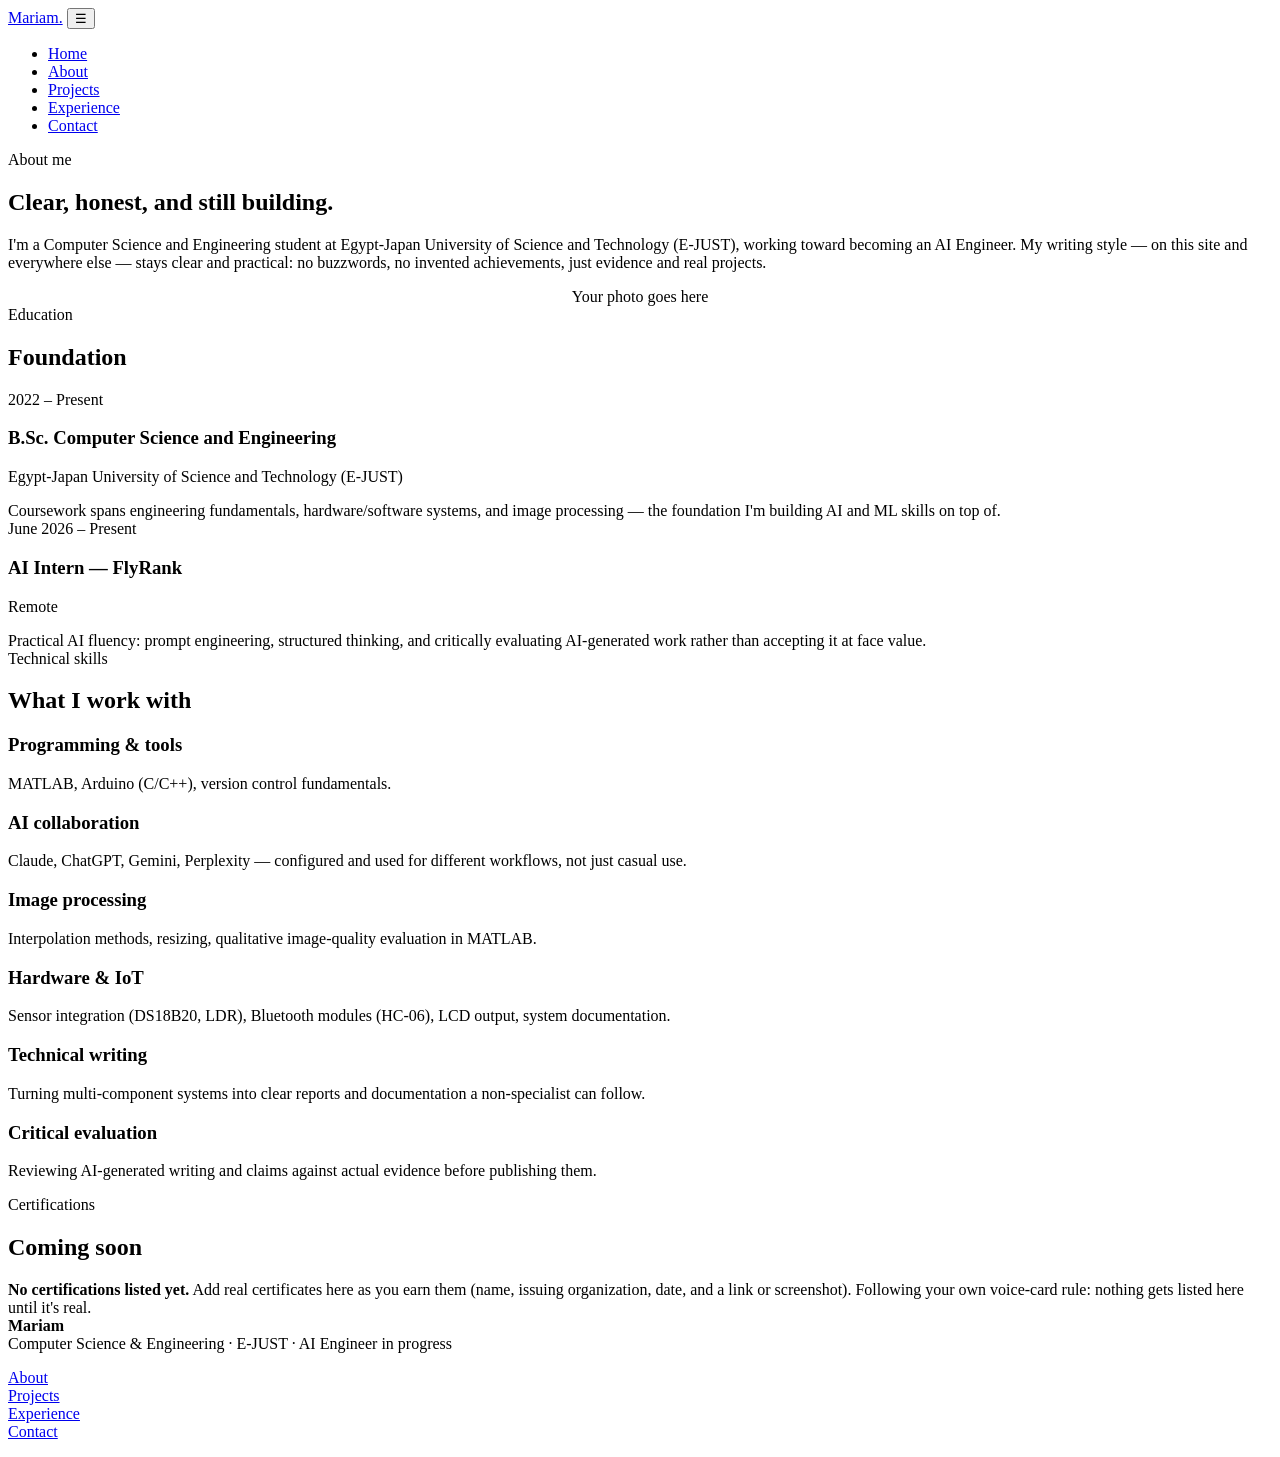
==== about.html @ a885e745 "Add portfolio website" ====
<!DOCTYPE html>
<html lang="en">
<head>
  <meta charset="UTF-8" />
  <meta name="viewport" content="width=device-width, initial-scale=1.0" />
  <title>About — Mariam</title>
  <meta name="description" content="Education, technical skills, and certifications for Mariam, a Computer Science and Engineering student at E-JUST." />
  <link rel="preconnect" href="https://fonts.googleapis.com">
  <link href="https://fonts.googleapis.com/css2?family=Space+Grotesk:wght@500;600;700&family=Inter:wght@400;500;600&display=swap" rel="stylesheet">
  <link rel="stylesheet" href="css/style.css" />
</head>
<body>

  <header class="site-header">
    <nav class="nav">
      <a href="index.html" class="nav-brand">Mariam.</a>
      <button class="nav-toggle" aria-label="Toggle menu" aria-expanded="false">☰</button>
      <ul class="nav-links">
        <li><a href="index.html">Home</a></li>
        <li><a href="about.html" aria-current="page">About</a></li>
        <li><a href="projects.html">Projects</a></li>
        <li><a href="experience.html">Experience</a></li>
        <li><a href="contact.html">Contact</a></li>
      </ul>
    </nav>
  </header>

  <main>

    <section class="section" style="padding-bottom: 0;">
      <div class="container">
        <div class="grid grid-2" style="align-items:center;">
          <div>
            <span class="eyebrow">About me</span>
            <h1>Clear, honest, and still building.</h1>
            <p>
              I'm a Computer Science and Engineering student at Egypt-Japan University
              of Science and Technology (E-JUST), working toward becoming an AI Engineer.
              My writing style — on this site and everywhere else — stays clear and
              practical: no buzzwords, no invented achievements, just evidence and real projects.
            </p>
          </div>
          <div style="display:flex; justify-content:center;">
            <!-- PLACEHOLDER: replace with a real photo, e.g. <img src="assets/photo.jpg" alt="Mariam"> -->
            <div class="avatar-placeholder">Your photo goes here</div>
          </div>
        </div>
      </div>
    </section>

    <!-- ============ EDUCATION ============ -->
    <section class="section">
      <div class="container">
        <div class="section-head">
          <span class="eyebrow">Education</span>
          <h2>Foundation</h2>
        </div>

        <div class="trail">
          <div class="trail-item">
            <span class="trail-date">2022 – Present</span>
            <h3>B.Sc. Computer Science and Engineering</h3>
            <p>Egypt-Japan University of Science and Technology (E-JUST)</p>
            <p style="margin:0;">Coursework spans engineering fundamentals, hardware/software systems, and image processing — the foundation I'm building AI and ML skills on top of.</p>
          </div>

          <div class="trail-item">
            <span class="trail-date">June 2026 – Present</span>
            <h3>AI Intern — FlyRank</h3>
            <p>Remote</p>
            <p style="margin:0;">Practical AI fluency: prompt engineering, structured thinking, and critically evaluating AI-generated work rather than accepting it at face value.</p>
          </div>
        </div>
      </div>
    </section>

    <!-- ============ TECHNICAL SKILLS ============ -->
    <section class="section section-alt">
      <div class="container">
        <div class="section-head">
          <span class="eyebrow">Technical skills</span>
          <h2>What I work with</h2>
        </div>
        <div class="skills-grid">
          <div class="skill-card">
            <h3>Programming &amp; tools</h3>
            <p>MATLAB, Arduino (C/C++), version control fundamentals.</p>
          </div>
          <div class="skill-card">
            <h3>AI collaboration</h3>
            <p>Claude, ChatGPT, Gemini, Perplexity — configured and used for different workflows, not just casual use.</p>
          </div>
          <div class="skill-card">
            <h3>Image processing</h3>
            <p>Interpolation methods, resizing, qualitative image-quality evaluation in MATLAB.</p>
          </div>
          <div class="skill-card">
            <h3>Hardware &amp; IoT</h3>
            <p>Sensor integration (DS18B20, LDR), Bluetooth modules (HC-06), LCD output, system documentation.</p>
          </div>
          <div class="skill-card">
            <h3>Technical writing</h3>
            <p>Turning multi-component systems into clear reports and documentation a non-specialist can follow.</p>
          </div>
          <div class="skill-card">
            <h3>Critical evaluation</h3>
            <p>Reviewing AI-generated writing and claims against actual evidence before publishing them.</p>
          </div>
        </div>
      </div>
    </section>

    <!-- ============ CERTIFICATIONS ============ -->
    <section class="section">
      <div class="container">
        <div class="section-head">
          <span class="eyebrow">Certifications</span>
          <h2>Coming soon</h2>
        </div>
        <div class="placeholder">
          <strong>No certifications listed yet.</strong>
          Add real certificates here as you earn them (name, issuing organization, date, and a link or screenshot).
          Following your own voice-card rule: nothing gets listed here until it's real.
        </div>
      </div>
    </section>

  </main>

  <footer class="site-footer">
    <div class="container footer-inner">
      <div>
        <strong style="color:var(--offwhite); font-family:var(--font-heading);">Mariam</strong>
        <div class="footer-note">Computer Science &amp; Engineering · E-JUST · AI Engineer in progress</div>
      </div>
      <ul class="nav-links" style="position:static; flex-direction:row; padding:0; background:none;">
        <li><a href="about.html">About</a></li>
        <li><a href="projects.html">Projects</a></li>
        <li><a href="experience.html">Experience</a></li>
        <li><a href="contact.html">Contact</a></li>
      </ul>
    </div>
  </footer>

  <script src="js/script.js"></script>
</body>
</html>
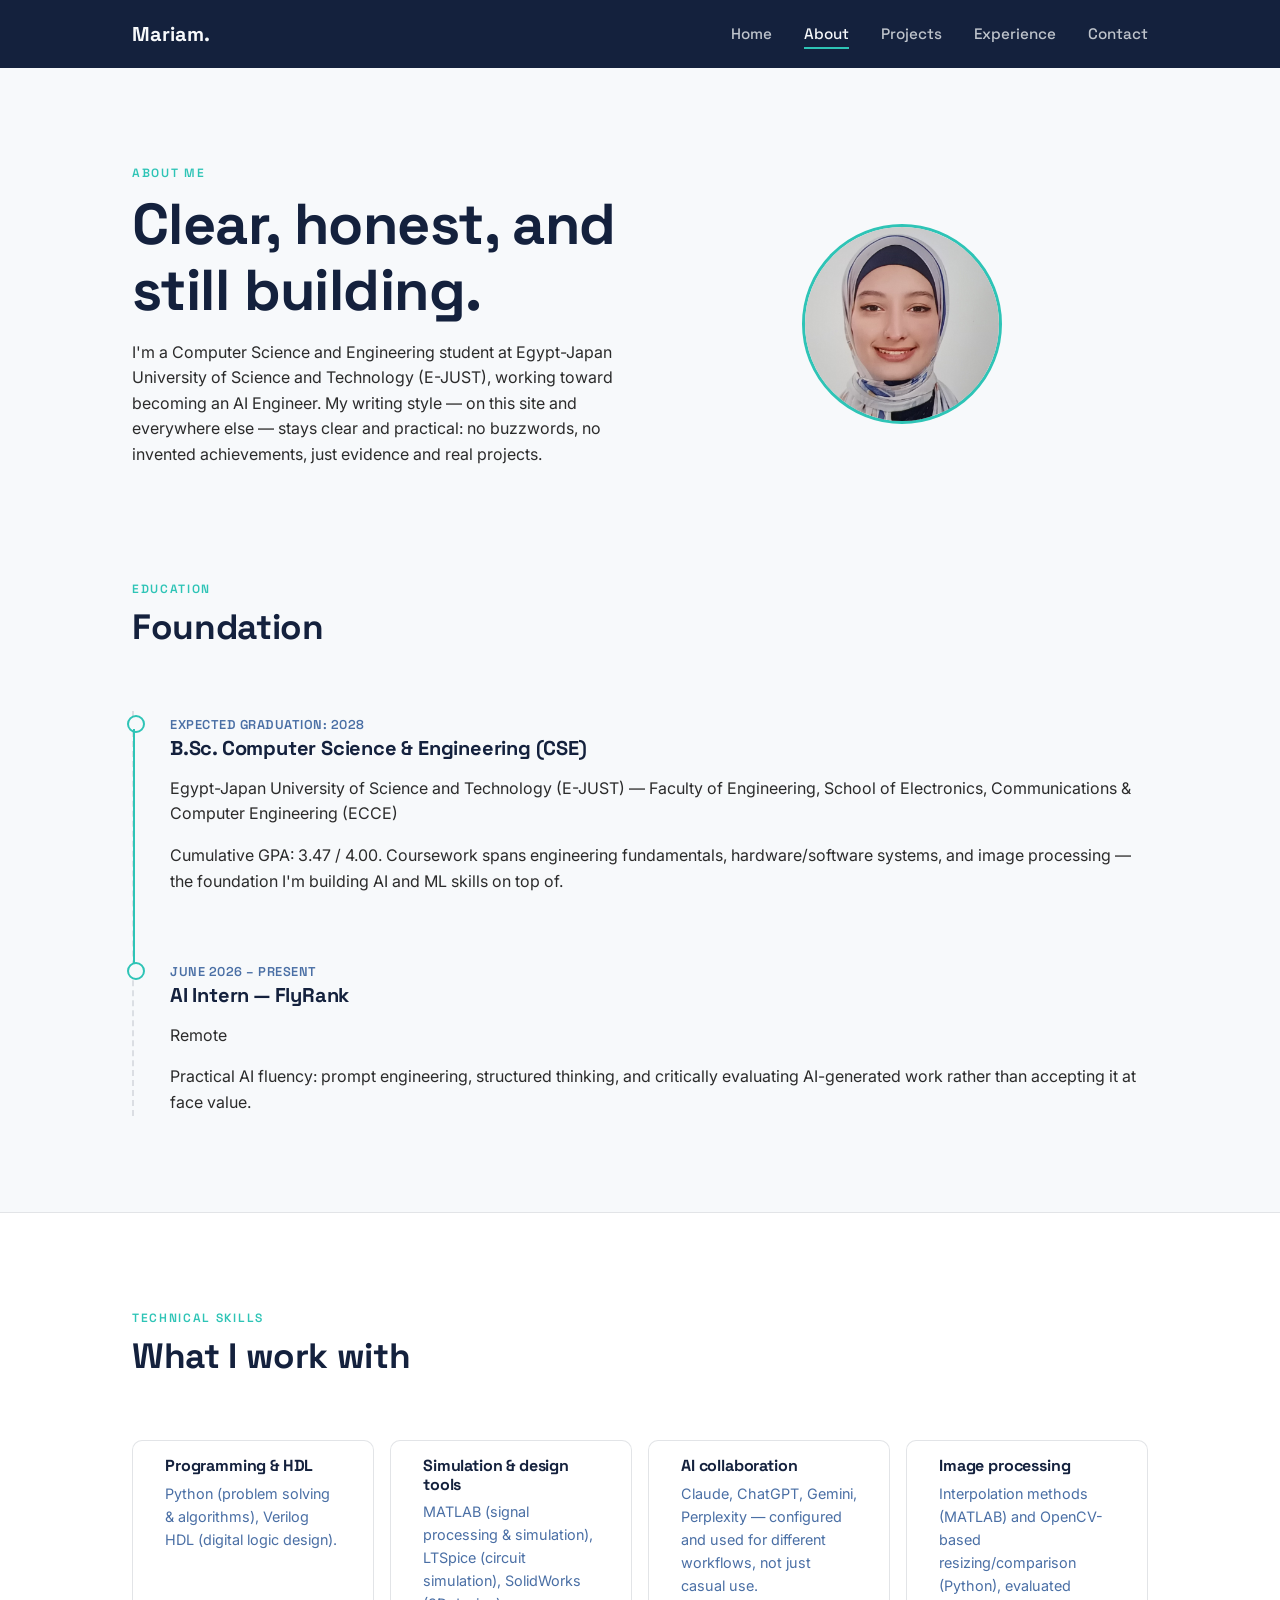
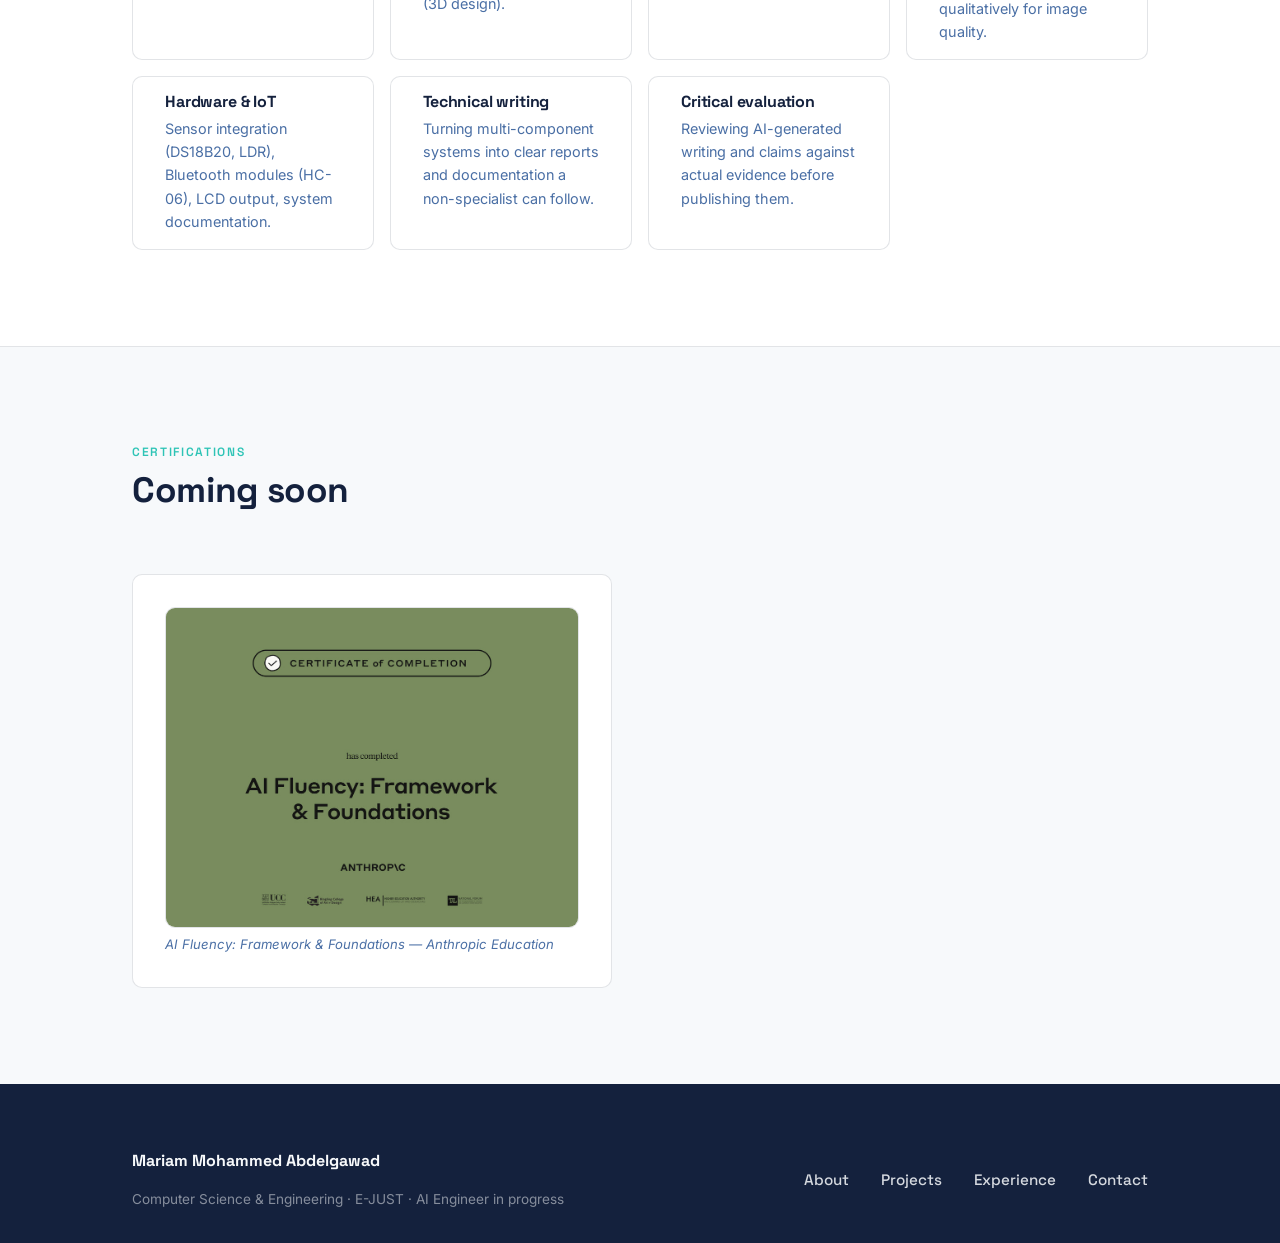
==== commit e72a4c4c: "Add files via upload" ====
--- a/about.html
+++ b/about.html
@@ -3,8 +3,8 @@
 <head>
   <meta charset="UTF-8" />
   <meta name="viewport" content="width=device-width, initial-scale=1.0" />
-  <title>About — Mariam</title>
-  <meta name="description" content="Education, technical skills, and certifications for Mariam, a Computer Science and Engineering student at E-JUST." />
+  <title>About — Mariam Mohammed Abdelgawad</title>
+  <meta name="description" content="Education, technical skills, and certifications for Mariam Mohammed Abdelgawad, a Computer Science and Engineering student at E-JUST." />
   <link rel="preconnect" href="https://fonts.googleapis.com">
   <link href="https://fonts.googleapis.com/css2?family=Space+Grotesk:wght@500;600;700&family=Inter:wght@400;500;600&display=swap" rel="stylesheet">
   <link rel="stylesheet" href="css/style.css" />
@@ -41,8 +41,7 @@
             </p>
           </div>
           <div style="display:flex; justify-content:center;">
-            <!-- PLACEHOLDER: replace with a real photo, e.g. <img src="assets/photo.jpg" alt="Mariam"> -->
-            <div class="avatar-placeholder">Your photo goes here</div>
+            <img src="assets/profile.jpg" alt="Portrait of Mariam Mohammed Abdelgawad" class="avatar-photo" />
           </div>
         </div>
       </div>
@@ -58,10 +57,10 @@
 
         <div class="trail">
           <div class="trail-item">
-            <span class="trail-date">2022 – Present</span>
-            <h3>B.Sc. Computer Science and Engineering</h3>
-            <p>Egypt-Japan University of Science and Technology (E-JUST)</p>
-            <p style="margin:0;">Coursework spans engineering fundamentals, hardware/software systems, and image processing — the foundation I'm building AI and ML skills on top of.</p>
+            <span class="trail-date">Expected graduation: 2028</span>
+            <h3>B.Sc. Computer Science &amp; Engineering (CSE)</h3>
+            <p>Egypt-Japan University of Science and Technology (E-JUST) — Faculty of Engineering, School of Electronics, Communications &amp; Computer Engineering (ECCE)</p>
+            <p style="margin:0;">Cumulative GPA: 3.47 / 4.00. Coursework spans engineering fundamentals, hardware/software systems, and image processing — the foundation I'm building AI and ML skills on top of.</p>
           </div>
 
           <div class="trail-item">
@@ -83,8 +82,12 @@
         </div>
         <div class="skills-grid">
           <div class="skill-card">
-            <h3>Programming &amp; tools</h3>
-            <p>MATLAB, Arduino (C/C++), version control fundamentals.</p>
+            <h3>Programming &amp; HDL</h3>
+            <p>Python (problem solving &amp; algorithms), Verilog HDL (digital logic design).</p>
+          </div>
+          <div class="skill-card">
+            <h3>Simulation &amp; design tools</h3>
+            <p>MATLAB (signal processing &amp; simulation), LTSpice (circuit simulation), SolidWorks (3D design).</p>
           </div>
           <div class="skill-card">
             <h3>AI collaboration</h3>
@@ -92,7 +95,7 @@
           </div>
           <div class="skill-card">
             <h3>Image processing</h3>
-            <p>Interpolation methods, resizing, qualitative image-quality evaluation in MATLAB.</p>
+            <p>Interpolation methods (MATLAB) and OpenCV-based resizing/comparison (Python), evaluated qualitatively for image quality.</p>
           </div>
           <div class="skill-card">
             <h3>Hardware &amp; IoT</h3>
@@ -117,10 +120,11 @@
           <span class="eyebrow">Certifications</span>
           <h2>Coming soon</h2>
         </div>
-        <div class="placeholder">
-          <strong>No certifications listed yet.</strong>
-          Add real certificates here as you earn them (name, issuing organization, date, and a link or screenshot).
-          Following your own voice-card rule: nothing gets listed here until it's real.
+        <div class="card" style="max-width:480px;">
+          <figure class="figure" style="margin:0;">
+            <img src="assets/cert-ai-fluency.jpg" alt="Certificate of completion: AI Fluency — Framework and Foundations, issued by Anthropic Education" />
+            <figcaption>AI Fluency: Framework &amp; Foundations — Anthropic Education</figcaption>
+          </figure>
         </div>
       </div>
     </section>
@@ -130,7 +134,7 @@
   <footer class="site-footer">
     <div class="container footer-inner">
       <div>
-        <strong style="color:var(--offwhite); font-family:var(--font-heading);">Mariam</strong>
+        <strong style="color:var(--offwhite); font-family:var(--font-heading);">Mariam Mohammed Abdelgawad</strong>
         <div class="footer-note">Computer Science &amp; Engineering · E-JUST · AI Engineer in progress</div>
       </div>
       <ul class="nav-links" style="position:static; flex-direction:row; padding:0; background:none;">
--- a/css/style.css
+++ b/css/style.css
@@ -0,0 +1,567 @@
+/* =========================================================
+   MARIAM — AI ENGINEERING PORTFOLIO
+   Design tokens come straight from the Visual Identity Guide.
+   ========================================================= */
+
+:root {
+  /* Colors (from Visual Identity Guide) */
+  --navy: #14213D;
+  --steel: #4A6FA5;
+  --teal: #2EC4B6;
+  --offwhite: #F7F9FB;
+  --charcoal: #2B2B2B;
+
+  /* Derived tones (same hues, used for hover/borders/subtle fills) */
+  --navy-soft: #1c2c50;
+  --steel-soft: rgba(74, 111, 165, 0.15);
+  --teal-soft: rgba(46, 196, 182, 0.15);
+  --border-soft: rgba(20, 33, 61, 0.12);
+
+  /* Type */
+  --font-heading: 'Space Grotesk', sans-serif;
+  --font-body: 'Inter', sans-serif;
+
+  /* Layout */
+  --max-width: 1080px;
+  --radius: 10px;
+  --space-xs: 8px;
+  --space-sm: 16px;
+  --space-md: 32px;
+  --space-lg: 64px;
+  --space-xl: 96px;
+}
+
+* { box-sizing: border-box; }
+
+html { scroll-behavior: smooth; }
+
+@media (prefers-reduced-motion: reduce) {
+  html { scroll-behavior: auto; }
+  * { animation: none !important; transition: none !important; }
+}
+
+body {
+  margin: 0;
+  font-family: var(--font-body);
+  color: var(--charcoal);
+  background: var(--offwhite);
+  line-height: 1.6;
+  -webkit-font-smoothing: antialiased;
+}
+
+h1, h2, h3, h4 {
+  font-family: var(--font-heading);
+  color: var(--navy);
+  margin: 0 0 var(--space-sm);
+  line-height: 1.15;
+  letter-spacing: -0.01em;
+}
+
+h1 { font-size: clamp(2.4rem, 5vw, 3.6rem); }
+h2 { font-size: clamp(1.6rem, 3vw, 2.2rem); }
+h3 { font-size: 1.25rem; }
+
+p { margin: 0 0 var(--space-sm); }
+
+a {
+  color: var(--steel);
+  text-decoration: none;
+}
+a:hover { color: var(--teal); }
+
+/* Visible keyboard focus everywhere */
+a:focus-visible,
+button:focus-visible,
+input:focus-visible,
+textarea:focus-visible {
+  outline: 2px solid var(--teal);
+  outline-offset: 3px;
+}
+
+img { max-width: 100%; display: block; }
+
+.container {
+  max-width: var(--max-width);
+  margin: 0 auto;
+  padding: 0 var(--space-md);
+}
+
+.eyebrow {
+  font-family: var(--font-heading);
+  font-size: 0.75rem;
+  letter-spacing: 0.14em;
+  text-transform: uppercase;
+  color: var(--teal);
+  font-weight: 600;
+  display: block;
+  margin-bottom: var(--space-xs);
+}
+
+/* ---------- Navigation ---------- */
+.site-header {
+  background: var(--navy);
+  position: sticky;
+  top: 0;
+  z-index: 50;
+}
+
+.nav {
+  display: flex;
+  align-items: center;
+  justify-content: space-between;
+  padding: 18px var(--space-md);
+  max-width: var(--max-width);
+  margin: 0 auto;
+}
+
+.nav-brand {
+  font-family: var(--font-heading);
+  color: var(--offwhite);
+  font-size: 1.25rem;
+  font-weight: 700;
+}
+.nav-brand:hover { color: var(--teal); }
+
+.nav-links {
+  list-style: none;
+  display: flex;
+  gap: var(--space-md);
+  margin: 0;
+  padding: 0;
+}
+
+.nav-links a {
+  color: rgba(247, 249, 251, 0.75);
+  font-family: var(--font-heading);
+  font-size: 0.95rem;
+  font-weight: 500;
+  padding-bottom: 4px;
+  border-bottom: 2px solid transparent;
+}
+
+.nav-links a:hover,
+.nav-links a[aria-current="page"] {
+  color: var(--offwhite);
+  border-bottom-color: var(--teal);
+}
+
+.nav-toggle {
+  display: none;
+  background: none;
+  border: none;
+  color: var(--offwhite);
+  font-size: 1.6rem;
+  cursor: pointer;
+}
+
+/* ---------- Buttons ---------- */
+.btn {
+  display: inline-block;
+  font-family: var(--font-heading);
+  font-weight: 600;
+  font-size: 0.95rem;
+  padding: 12px 26px;
+  border-radius: 999px;
+  border: 2px solid transparent;
+  cursor: pointer;
+  transition: transform 0.15s ease, background 0.15s ease, color 0.15s ease;
+}
+.btn:hover { transform: translateY(-2px); }
+
+.btn-primary {
+  background: var(--teal);
+  color: var(--navy);
+}
+.btn-primary:hover { background: #26b0a3; color: var(--navy); }
+
+.btn-outline {
+  background: transparent;
+  border-color: var(--offwhite);
+  color: var(--offwhite);
+}
+.btn-outline:hover { background: var(--offwhite); color: var(--navy); }
+
+.btn-outline-dark {
+  background: transparent;
+  border-color: var(--steel);
+  color: var(--navy);
+}
+.btn-outline-dark:hover { background: var(--steel); color: #fff; }
+
+/* ---------- Hero ---------- */
+.hero {
+  position: relative;
+  background: var(--navy);
+  color: var(--offwhite);
+  overflow: hidden;
+  padding: var(--space-xl) 0 var(--space-xl);
+}
+
+#hero-canvas {
+  position: absolute;
+  inset: 0;
+  width: 100%;
+  height: 100%;
+  opacity: 0.55;
+}
+
+.hero-inner {
+  position: relative;
+  z-index: 2;
+  max-width: 720px;
+}
+
+.hero p.lede {
+  font-size: 1.15rem;
+  color: rgba(247, 249, 251, 0.85);
+  max-width: 560px;
+}
+
+.hero-actions {
+  display: flex;
+  gap: var(--space-sm);
+  margin-top: var(--space-md);
+  flex-wrap: wrap;
+}
+
+/* ---------- Sections ---------- */
+.section {
+  padding: var(--space-xl) 0;
+}
+
+.section-tight { padding: var(--space-lg) 0; }
+
+.section-alt {
+  background: #fff;
+  border-top: 1px solid var(--border-soft);
+  border-bottom: 1px solid var(--border-soft);
+}
+
+.section-navy {
+  background: var(--navy);
+  color: var(--offwhite);
+}
+.section-navy h2, .section-navy h3 { color: var(--offwhite); }
+
+.section-head {
+  max-width: 640px;
+  margin-bottom: var(--space-lg);
+}
+
+/* ---------- Cards / Grids ---------- */
+.grid {
+  display: grid;
+  gap: var(--space-md);
+}
+
+.grid-3 { grid-template-columns: repeat(3, 1fr); }
+.grid-2 { grid-template-columns: repeat(2, 1fr); }
+
+@media (max-width: 860px) {
+  .grid-3, .grid-2 { grid-template-columns: 1fr; }
+}
+
+.card {
+  background: #fff;
+  border: 1px solid var(--border-soft);
+  border-radius: var(--radius);
+  padding: var(--space-md);
+  transition: border-color 0.15s ease, transform 0.15s ease;
+}
+.card:hover {
+  border-color: var(--teal);
+  transform: translateY(-3px);
+}
+
+.card .eyebrow { margin-bottom: var(--space-xs); }
+
+.tag-row {
+  display: flex;
+  flex-wrap: wrap;
+  gap: 8px;
+  margin: var(--space-sm) 0;
+}
+
+.tag {
+  background: var(--steel-soft);
+  color: var(--steel);
+  font-size: 0.78rem;
+  font-family: var(--font-heading);
+  font-weight: 600;
+  padding: 5px 12px;
+  border-radius: 999px;
+}
+
+.tag.tag-teal { background: var(--teal-soft); color: #1c8a80; }
+
+/* ---------- Evidence Trail (signature element) ----------
+   A vertical line that visually turns from a dashed "claim"
+   into a solid teal "evidence" line at each real milestone.
+   Used on About (timeline) and Experience (case study) pages.
+*/
+.trail {
+  position: relative;
+  padding-left: 36px;
+  border-left: 2px dashed var(--border-soft);
+}
+
+.trail-item {
+  position: relative;
+  padding-bottom: var(--space-lg);
+}
+.trail-item:last-child { padding-bottom: 0; }
+
+.trail-item::before {
+  content: "";
+  position: absolute;
+  left: -43px;
+  top: 4px;
+  width: 14px;
+  height: 14px;
+  border-radius: 50%;
+  background: var(--offwhite);
+  border: 2px solid var(--teal);
+}
+
+.trail-item::after {
+  content: "";
+  position: absolute;
+  left: -37px;
+  top: 18px;
+  width: 2px;
+  height: calc(100% - 4px);
+  background: var(--teal);
+}
+.trail-item:last-child::after { display: none; }
+
+.trail-item .trail-date {
+  font-family: var(--font-heading);
+  font-size: 0.8rem;
+  color: var(--steel);
+  font-weight: 600;
+  letter-spacing: 0.04em;
+  text-transform: uppercase;
+}
+
+/* ---------- Before / After block ---------- */
+.compare {
+  display: grid;
+  grid-template-columns: 1fr 1fr;
+  gap: var(--space-md);
+  margin-top: var(--space-md);
+}
+@media (max-width: 700px) { .compare { grid-template-columns: 1fr; } }
+
+.compare-block {
+  border-radius: var(--radius);
+  padding: var(--space-md);
+}
+.compare-before {
+  background: rgba(20,33,61,0.04);
+  border: 1px dashed var(--border-soft);
+}
+.compare-after {
+  background: var(--teal-soft);
+  border: 1px solid var(--teal);
+}
+.compare-label {
+  font-family: var(--font-heading);
+  font-weight: 700;
+  font-size: 0.75rem;
+  letter-spacing: 0.1em;
+  text-transform: uppercase;
+  display: block;
+  margin-bottom: var(--space-xs);
+}
+.compare-before .compare-label { color: var(--steel); }
+.compare-after .compare-label { color: #1c8a80; }
+.compare-block p { font-style: italic; margin: 0; }
+
+/* ---------- Placeholder blocks (honest "fill this in" slots) ---------- */
+.placeholder {
+  border: 2px dashed var(--steel);
+  border-radius: var(--radius);
+  padding: var(--space-md);
+  background: var(--steel-soft);
+  color: var(--navy);
+  font-size: 0.92rem;
+}
+.placeholder strong { display: block; margin-bottom: 4px; }
+
+.avatar-placeholder {
+  width: 160px;
+  height: 160px;
+  border-radius: 50%;
+  background: var(--steel-soft);
+  border: 2px dashed var(--steel);
+  display: flex;
+  align-items: center;
+  justify-content: center;
+  text-align: center;
+  font-size: 0.8rem;
+  color: var(--steel);
+  padding: var(--space-sm);
+}
+
+.figure {
+  margin: 0 0 var(--space-sm);
+}
+.figure img {
+  width: 100%;
+  border-radius: var(--radius);
+  border: 1px solid var(--border-soft);
+}
+.figure figcaption {
+  font-size: 0.82rem;
+  color: var(--steel);
+  margin-top: 6px;
+  font-style: italic;
+}
+.figure-row {
+  display: grid;
+  grid-template-columns: 1fr 1fr;
+  gap: var(--space-sm);
+  margin-bottom: var(--space-sm);
+}
+@media (max-width: 700px) { .figure-row { grid-template-columns: 1fr; } }
+
+.avatar-photo {
+  width: 200px;
+  height: 200px;
+  border-radius: 50%;
+  object-fit: cover;
+  border: 3px solid var(--teal);
+}
+
+.shot-placeholder {
+  width: 100%;
+  aspect-ratio: 16/9;
+  border-radius: var(--radius);
+  background: var(--steel-soft);
+  border: 2px dashed var(--steel);
+  display: flex;
+  align-items: center;
+  justify-content: center;
+  text-align: center;
+  font-size: 0.82rem;
+  color: var(--steel);
+  padding: var(--space-sm);
+  margin-bottom: var(--space-sm);
+}
+
+/* ---------- Skills ---------- */
+.skills-grid {
+  display: grid;
+  grid-template-columns: repeat(auto-fit, minmax(220px, 1fr));
+  gap: var(--space-sm);
+}
+
+.skill-card {
+  background: #fff;
+  border: 1px solid var(--border-soft);
+  border-radius: var(--radius);
+  padding: var(--space-sm) var(--space-md);
+}
+.skill-card h3 { font-size: 1rem; margin-bottom: 6px; }
+.skill-card p { margin: 0; font-size: 0.9rem; color: var(--steel); }
+
+/* ---------- Contact ---------- */
+.contact-grid {
+  display: grid;
+  grid-template-columns: 1fr 1fr;
+  gap: var(--space-lg);
+}
+@media (max-width: 800px) { .contact-grid { grid-template-columns: 1fr; } }
+
+.contact-links {
+  list-style: none;
+  padding: 0;
+  margin: 0;
+  display: grid;
+  gap: var(--space-sm);
+}
+
+.contact-links a {
+  display: flex;
+  align-items: center;
+  gap: 10px;
+  font-family: var(--font-heading);
+  font-weight: 600;
+  color: var(--navy);
+  padding: 14px 18px;
+  border: 1px solid var(--border-soft);
+  border-radius: var(--radius);
+  background: #fff;
+}
+.contact-links a:hover {
+  border-color: var(--teal);
+  color: var(--teal);
+}
+
+form.contact-form {
+  display: grid;
+  gap: var(--space-sm);
+}
+
+.contact-form label {
+  font-family: var(--font-heading);
+  font-size: 0.85rem;
+  font-weight: 600;
+  color: var(--navy);
+  display: block;
+  margin-bottom: 6px;
+}
+
+.contact-form input,
+.contact-form textarea {
+  width: 100%;
+  font-family: var(--font-body);
+  font-size: 0.95rem;
+  padding: 12px 14px;
+  border-radius: 8px;
+  border: 1px solid var(--border-soft);
+  background: #fff;
+  color: var(--charcoal);
+}
+
+.contact-form textarea { resize: vertical; min-height: 130px; }
+
+.form-status {
+  font-size: 0.9rem;
+  font-weight: 600;
+  min-height: 1.2em;
+}
+.form-status.ok { color: #1c8a80; }
+
+/* ---------- Footer ---------- */
+.site-footer {
+  background: var(--navy);
+  color: rgba(247,249,251,0.7);
+  padding: var(--space-lg) 0 var(--space-md);
+}
+.footer-inner {
+  display: flex;
+  justify-content: space-between;
+  align-items: center;
+  flex-wrap: wrap;
+  gap: var(--space-sm);
+}
+.site-footer a { color: rgba(247,249,251,0.85); }
+.footer-note { font-size: 0.85rem; margin-top: var(--space-sm); color: rgba(247,249,251,0.5); }
+
+/* ---------- Mobile nav ---------- */
+@media (max-width: 760px) {
+  .nav-toggle { display: block; }
+  .nav-links {
+    position: absolute;
+    top: 100%;
+    left: 0;
+    right: 0;
+    background: var(--navy);
+    flex-direction: column;
+    padding: var(--space-sm) var(--space-md) var(--space-md);
+    gap: var(--space-sm);
+    display: none;
+  }
+  .nav-links.open { display: flex; }
+}
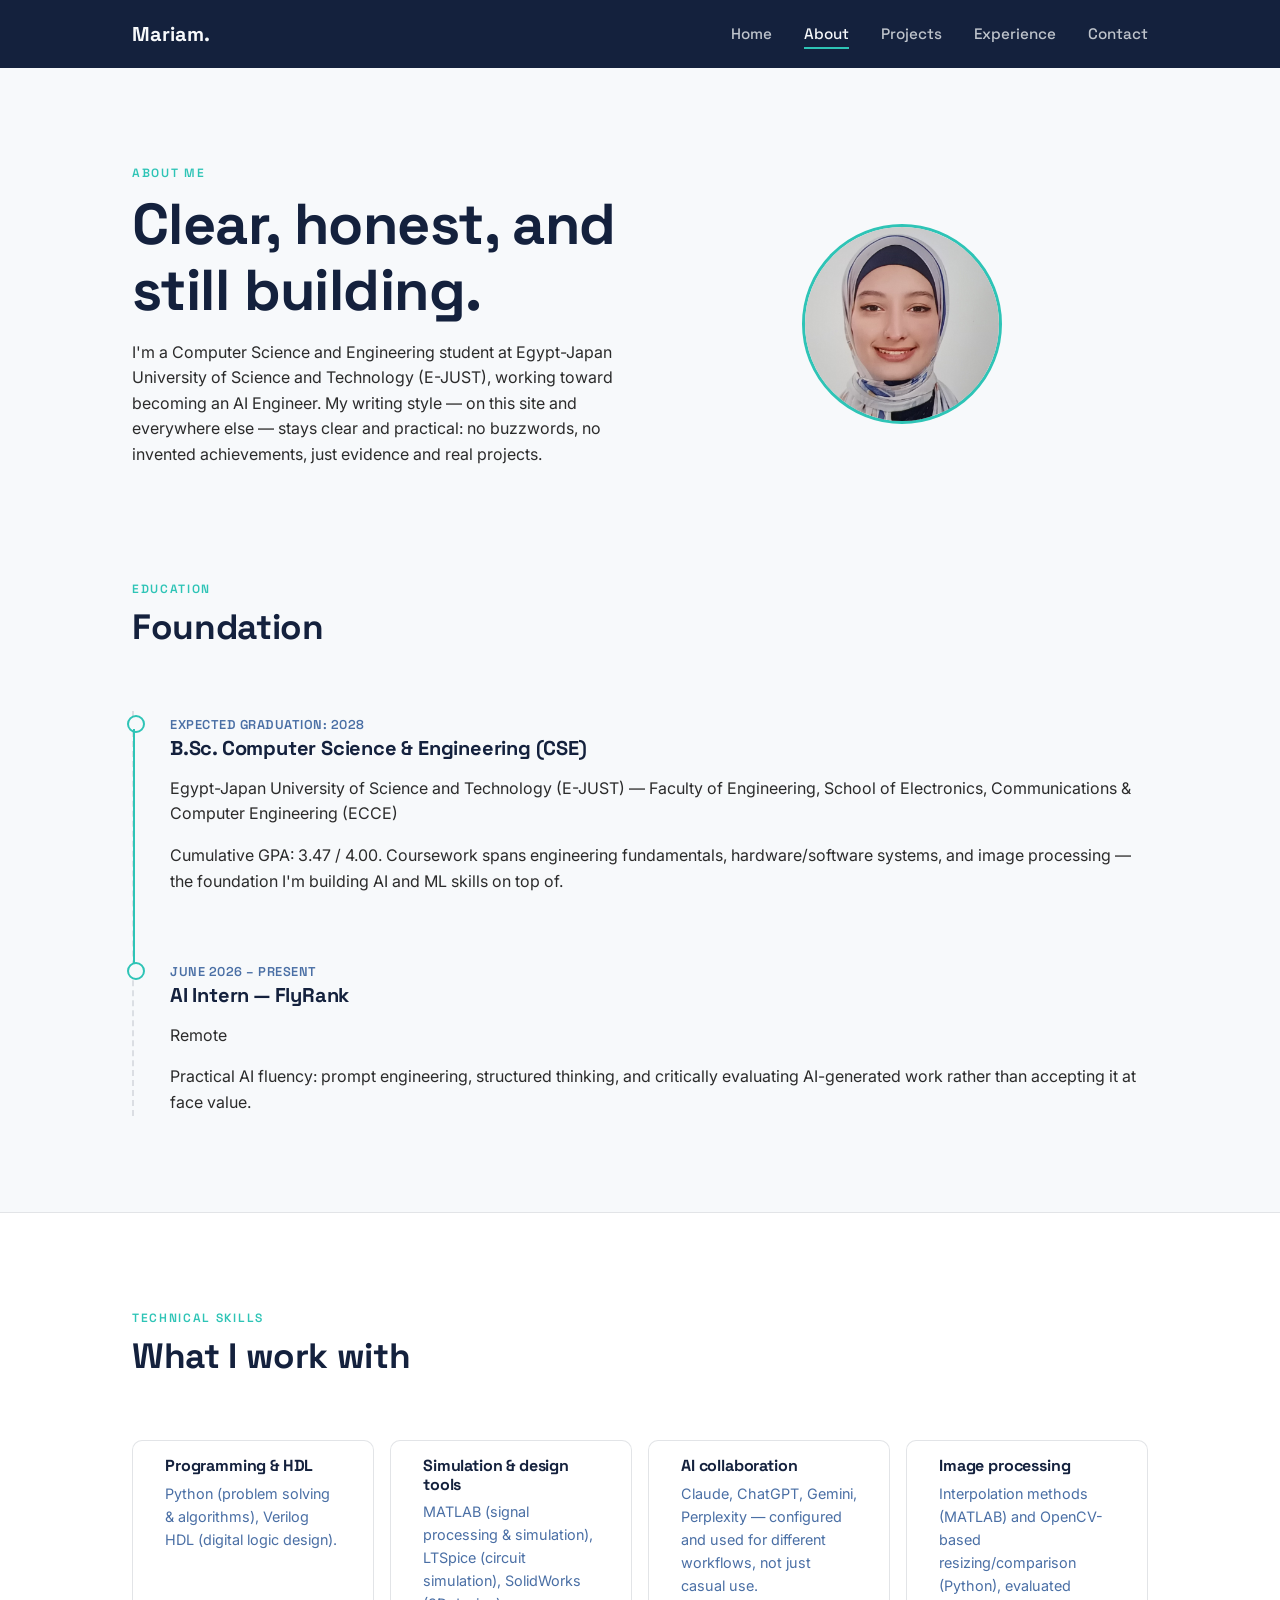
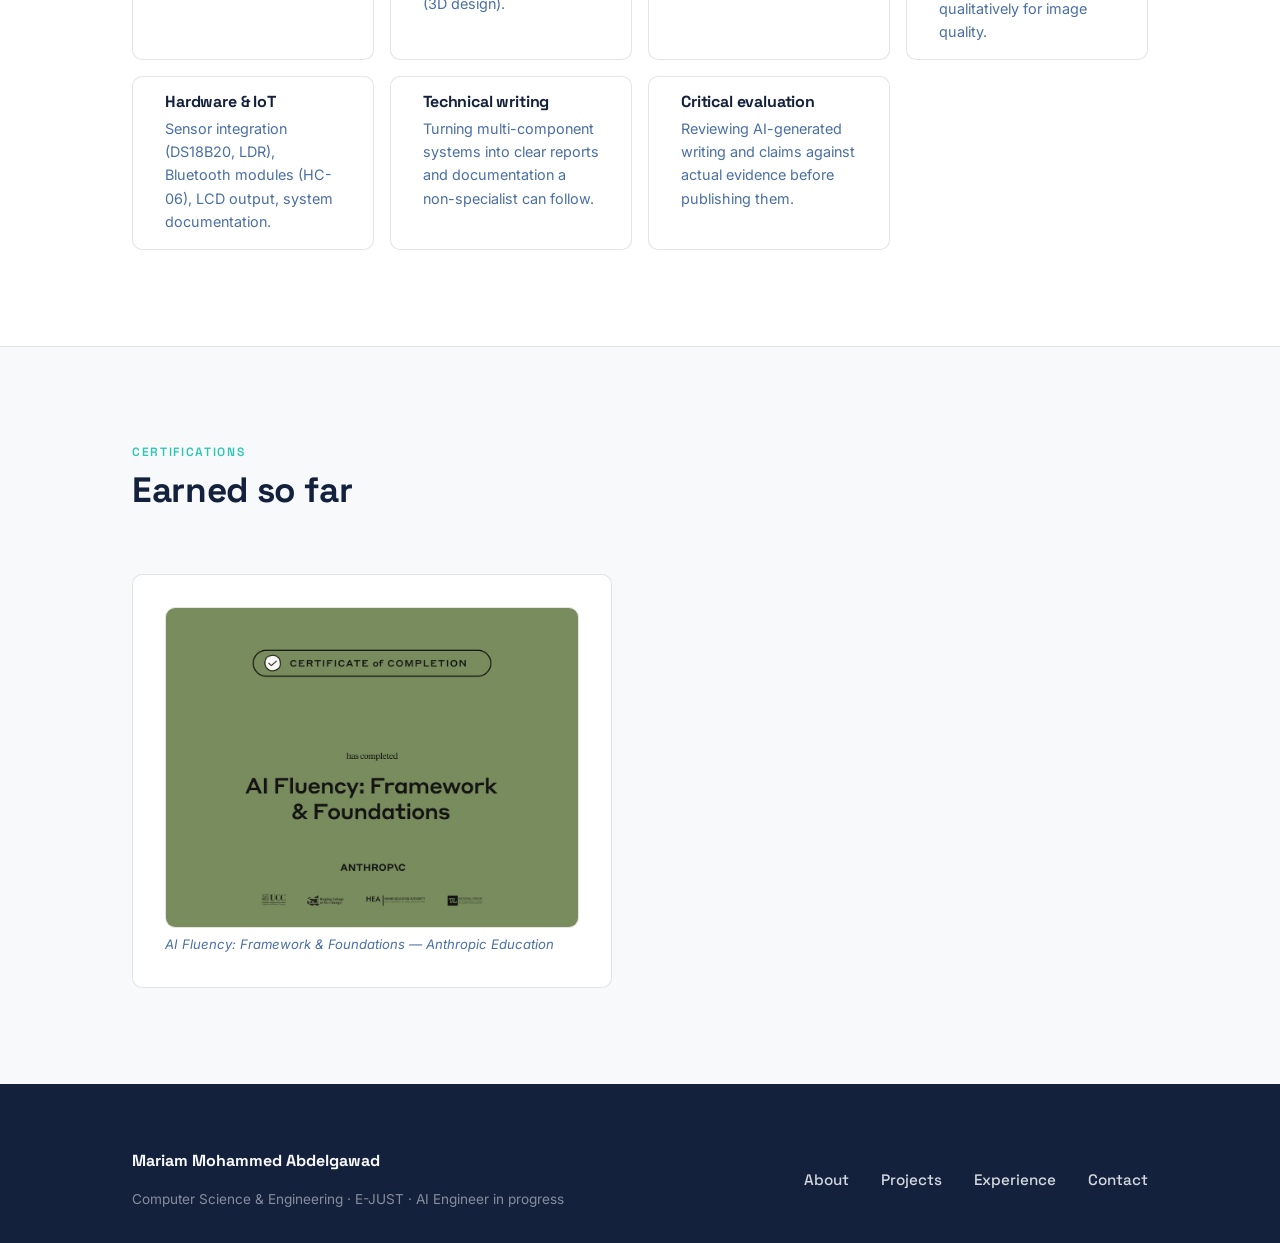
==== commit ad798dbc: "Add files via upload" ====
--- a/about.html
+++ b/about.html
@@ -118,7 +118,7 @@
       <div class="container">
         <div class="section-head">
           <span class="eyebrow">Certifications</span>
-          <h2>Coming soon</h2>
+          <h2>Earned so far</h2>
         </div>
         <div class="card" style="max-width:480px;">
           <figure class="figure" style="margin:0;">
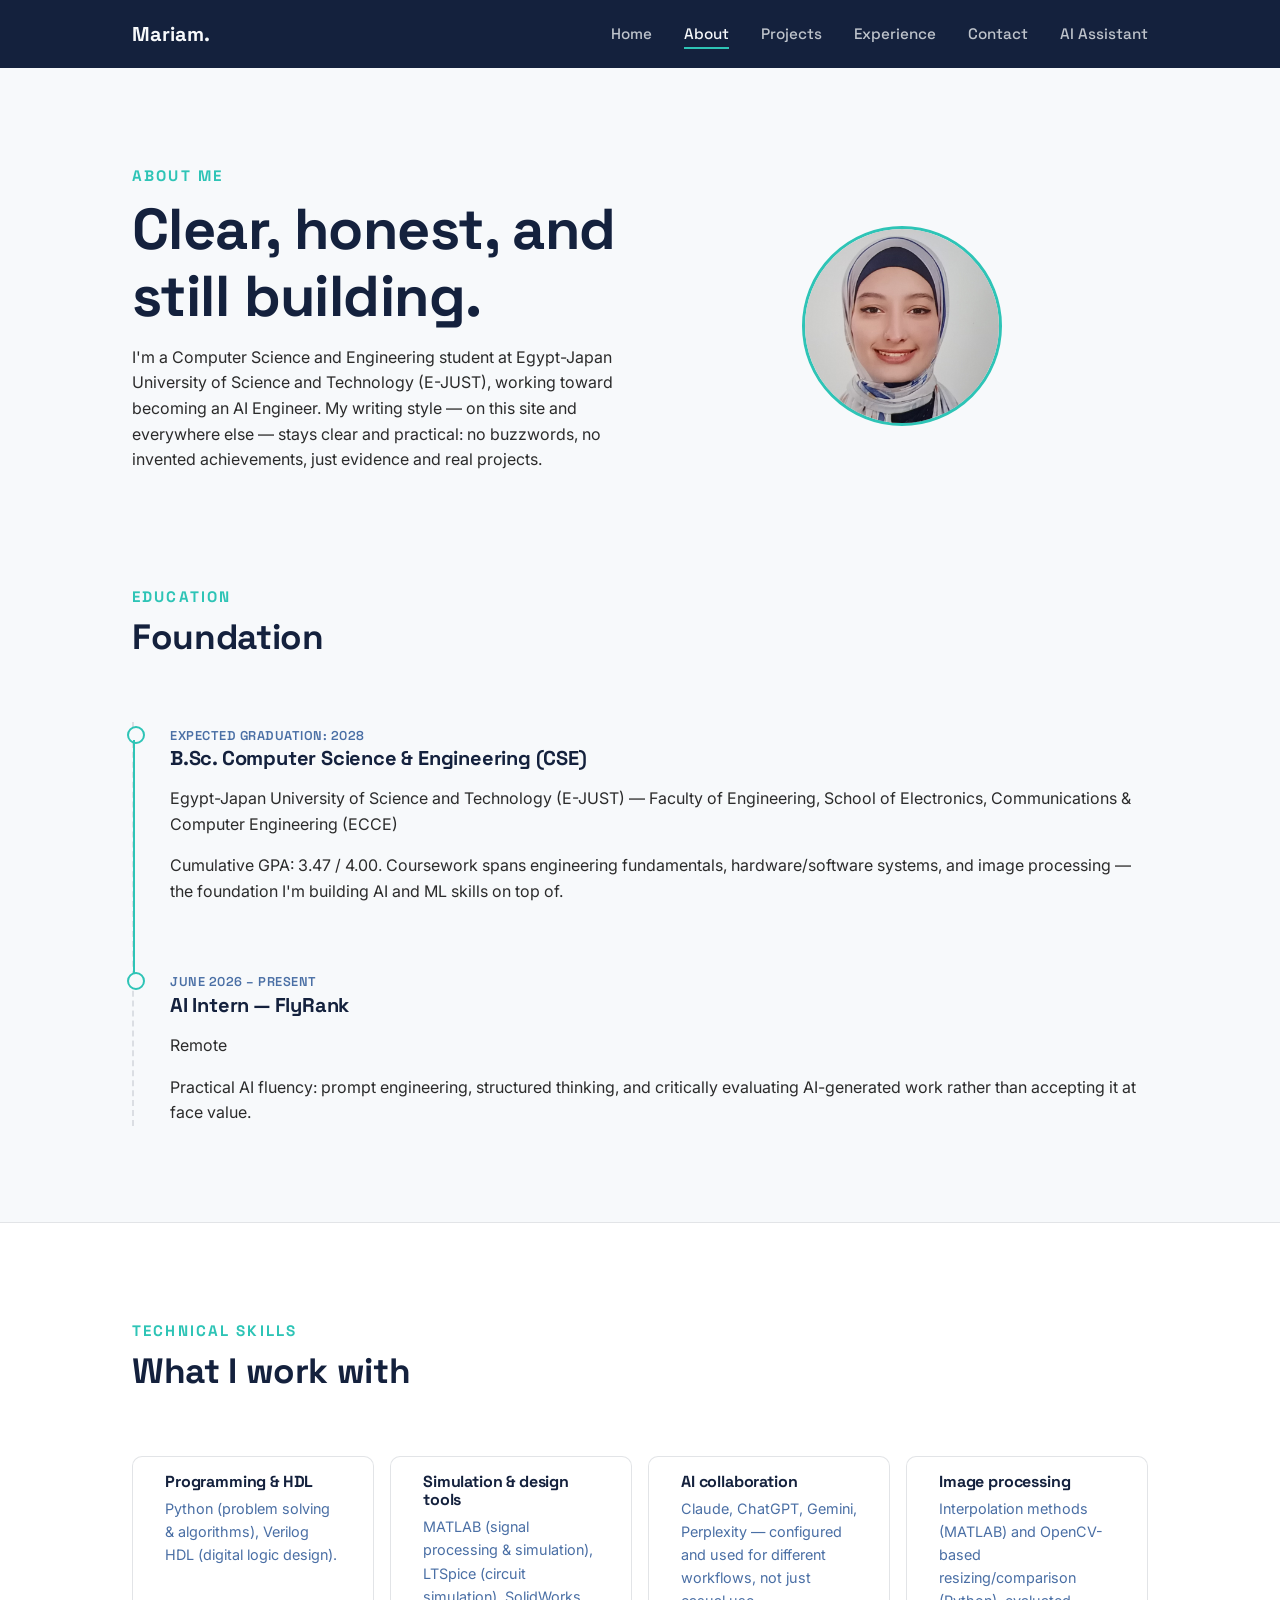
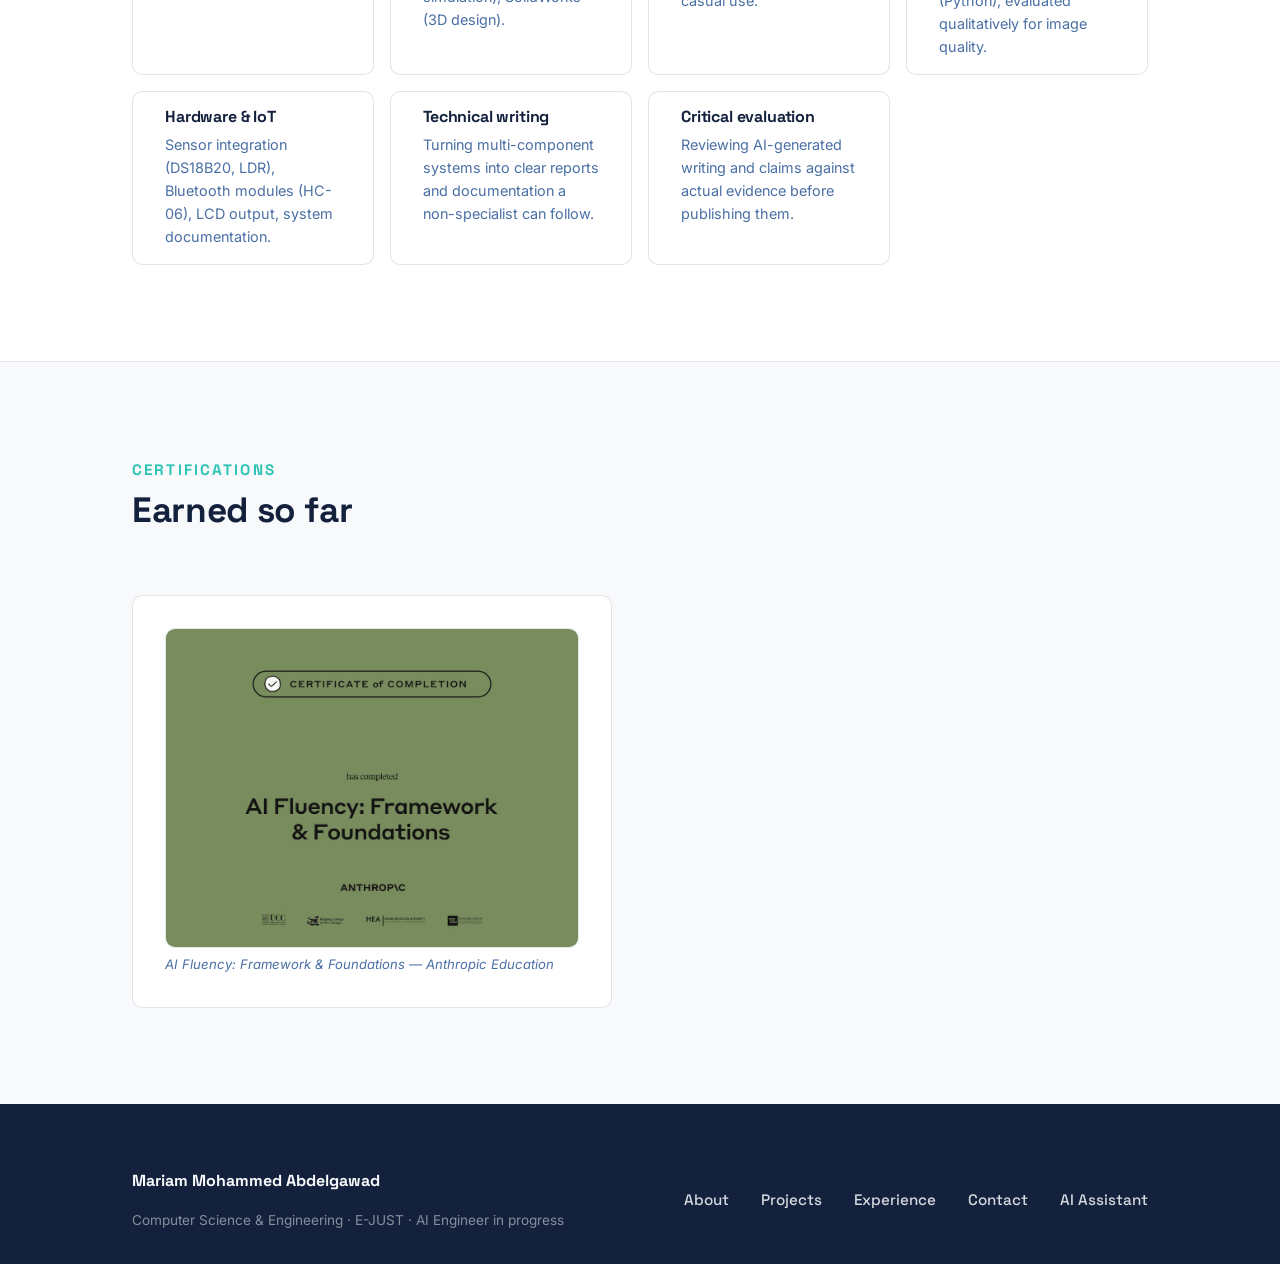
==== commit 8e42c1b7: "Add files via upload" ====
--- a/about.html
+++ b/about.html
@@ -21,6 +21,7 @@
         <li><a href="projects.html">Projects</a></li>
         <li><a href="experience.html">Experience</a></li>
         <li><a href="contact.html">Contact</a></li>
+        <li><a href="mariam_career_assistant.html" target="_blank" rel="noopener">AI Assistant</a></li>
       </ul>
     </nav>
   </header>
@@ -142,6 +143,7 @@
         <li><a href="projects.html">Projects</a></li>
         <li><a href="experience.html">Experience</a></li>
         <li><a href="contact.html">Contact</a></li>
+        <li><a href="mariam_career_assistant.html" target="_blank" rel="noopener">AI Assistant</a></li>
       </ul>
     </div>
   </footer>
--- a/css/style.css
+++ b/css/style.css
@@ -88,11 +88,11 @@
 
 .eyebrow {
   font-family: var(--font-heading);
-  font-size: 0.75rem;
+  font-size: 0.95rem;
   letter-spacing: 0.14em;
   text-transform: uppercase;
   color: var(--teal);
-  font-weight: 600;
+  font-weight: 700;
   display: block;
   margin-bottom: var(--space-xs);
 }
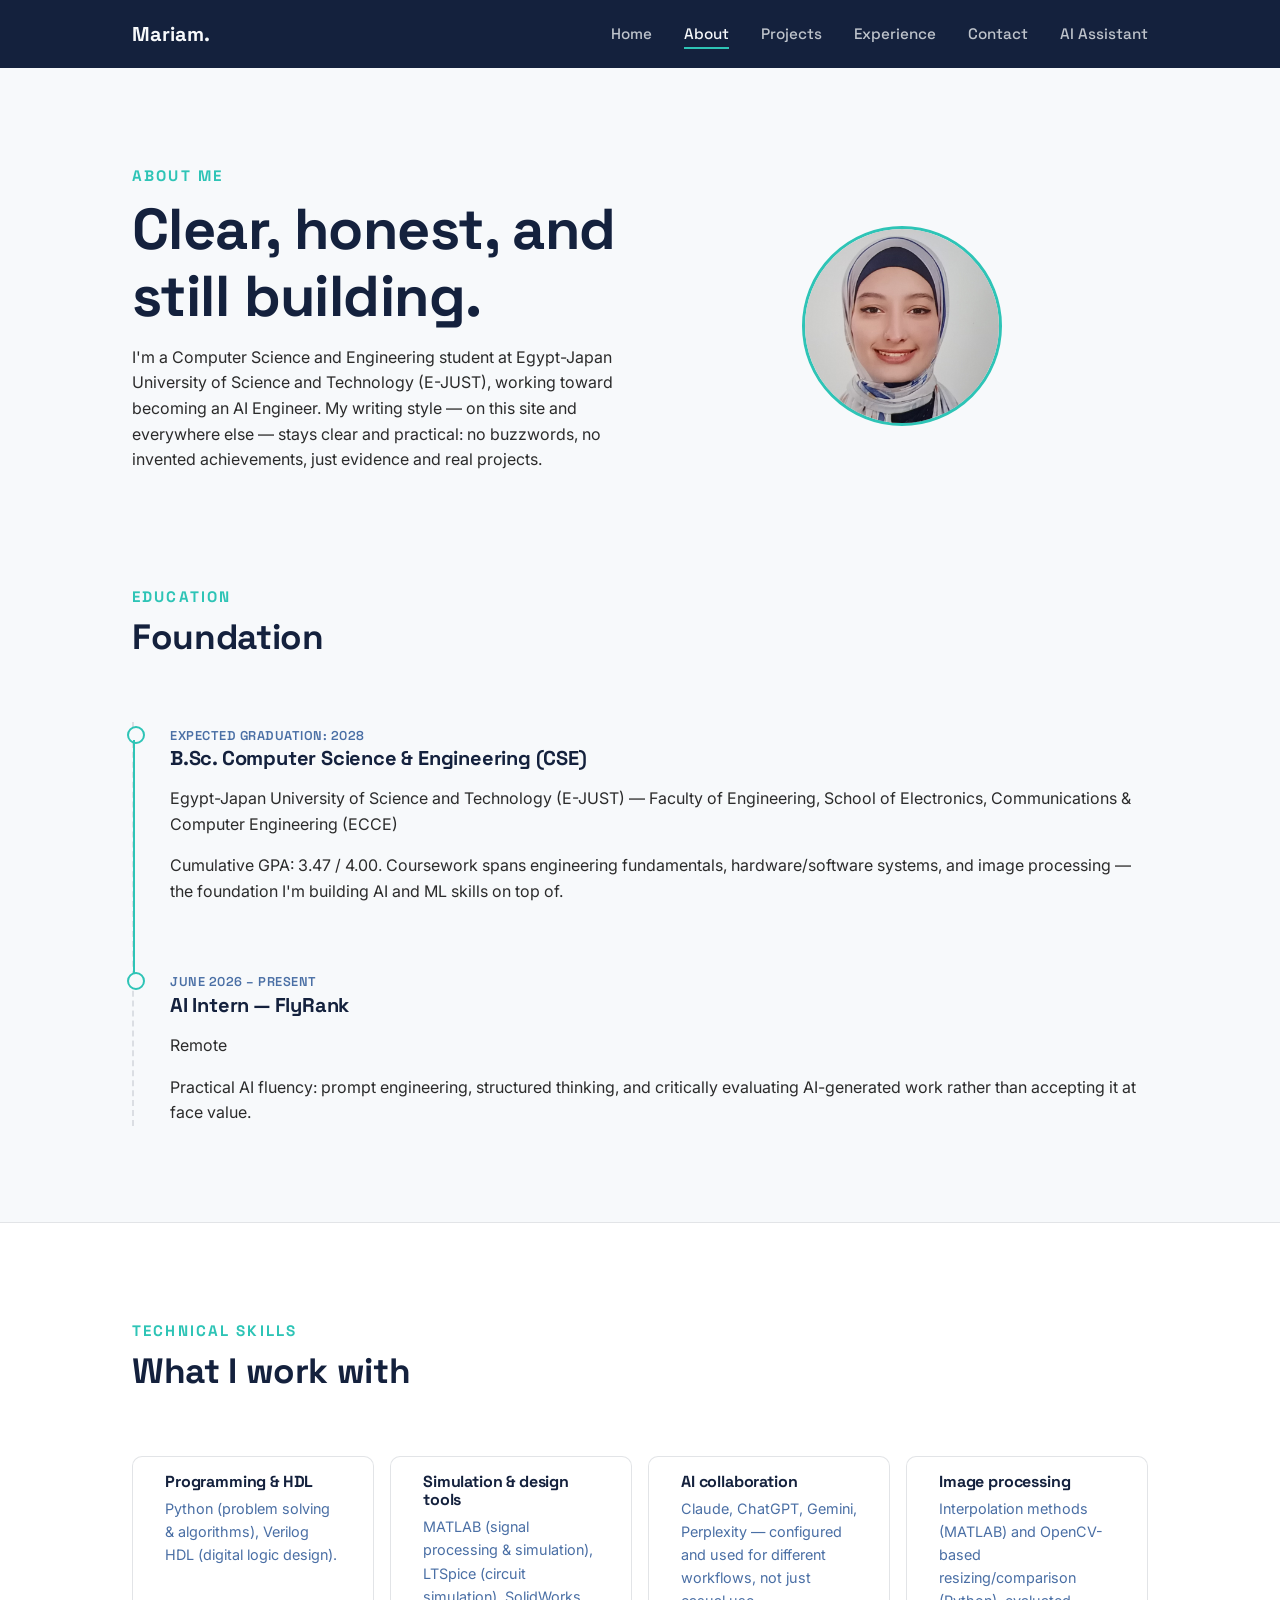
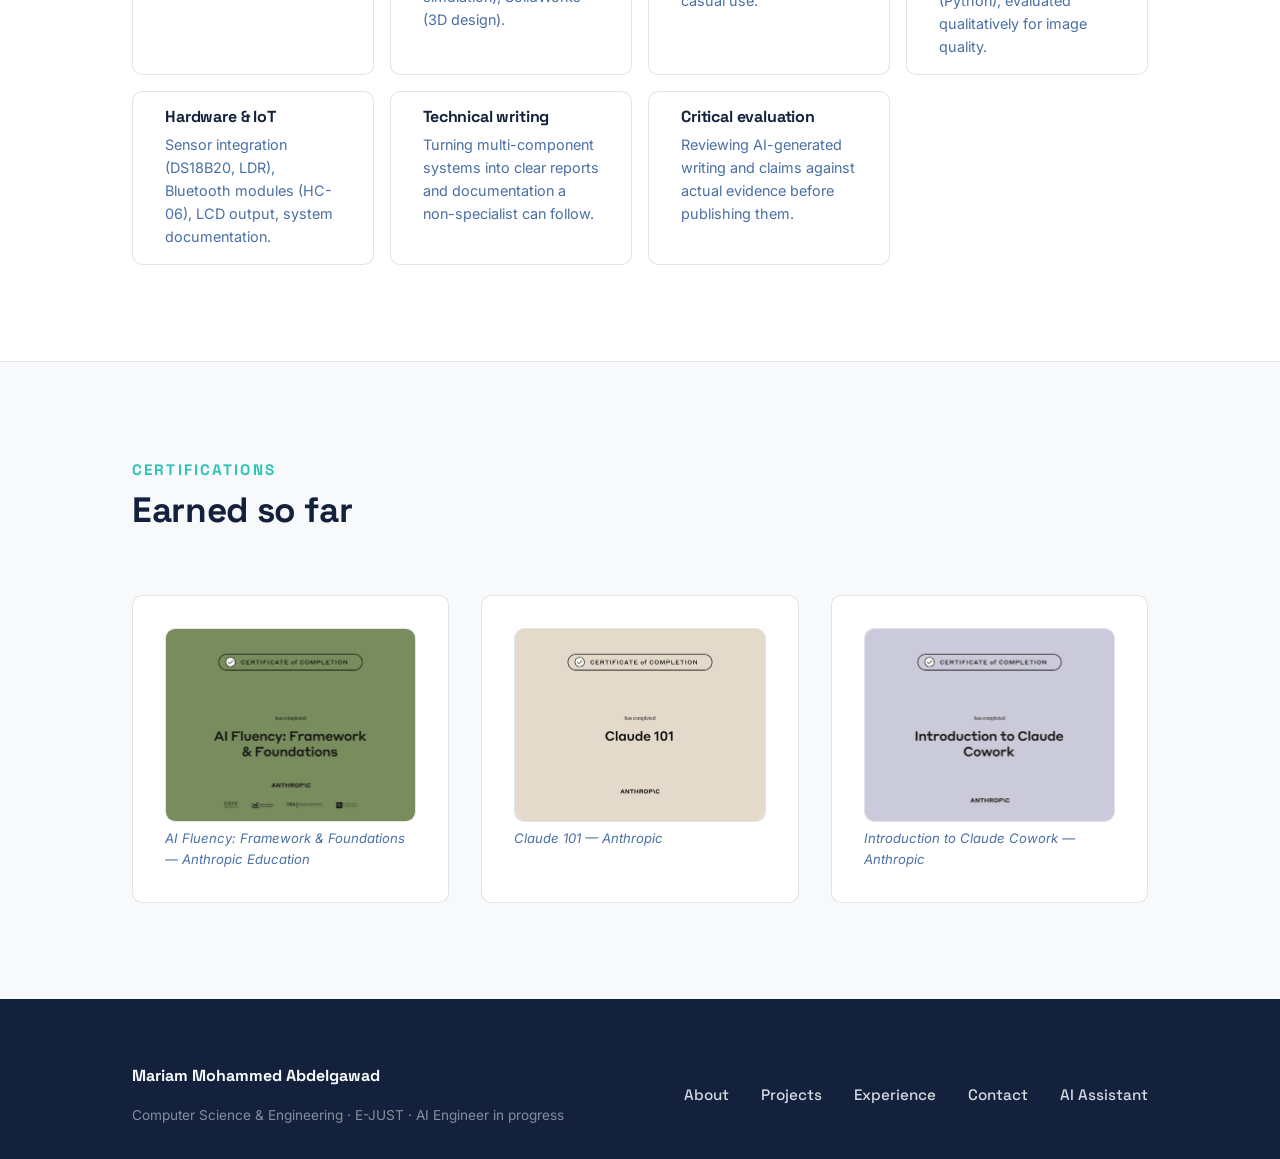
==== commit 076735c0: "Add files via upload" ====
--- a/about.html
+++ b/about.html
@@ -121,11 +121,25 @@
           <span class="eyebrow">Certifications</span>
           <h2>Earned so far</h2>
         </div>
-        <div class="card" style="max-width:480px;">
-          <figure class="figure" style="margin:0;">
-            <img src="assets/cert-ai-fluency.jpg" alt="Certificate of completion: AI Fluency — Framework and Foundations, issued by Anthropic Education" />
-            <figcaption>AI Fluency: Framework &amp; Foundations — Anthropic Education</figcaption>
-          </figure>
+        <div class="grid grid-3">
+          <div class="card">
+            <figure class="figure" style="margin:0;">
+              <img src="assets/cert-ai-fluency.jpg" alt="Certificate of completion: AI Fluency — Framework and Foundations, issued by Anthropic Education" />
+              <figcaption>AI Fluency: Framework &amp; Foundations — Anthropic Education</figcaption>
+            </figure>
+          </div>
+          <div class="card">
+            <figure class="figure" style="margin:0;">
+              <img src="assets/cert-claude-101.jpg" alt="Certificate of completion: Claude 101, issued by Anthropic" />
+              <figcaption>Claude 101 — Anthropic</figcaption>
+            </figure>
+          </div>
+          <div class="card">
+            <figure class="figure" style="margin:0;">
+              <img src="assets/cert-claude-cowork.jpg" alt="Certificate of completion: Introduction to Claude Cowork, issued by Anthropic" />
+              <figcaption>Introduction to Claude Cowork — Anthropic</figcaption>
+            </figure>
+          </div>
         </div>
       </div>
     </section>
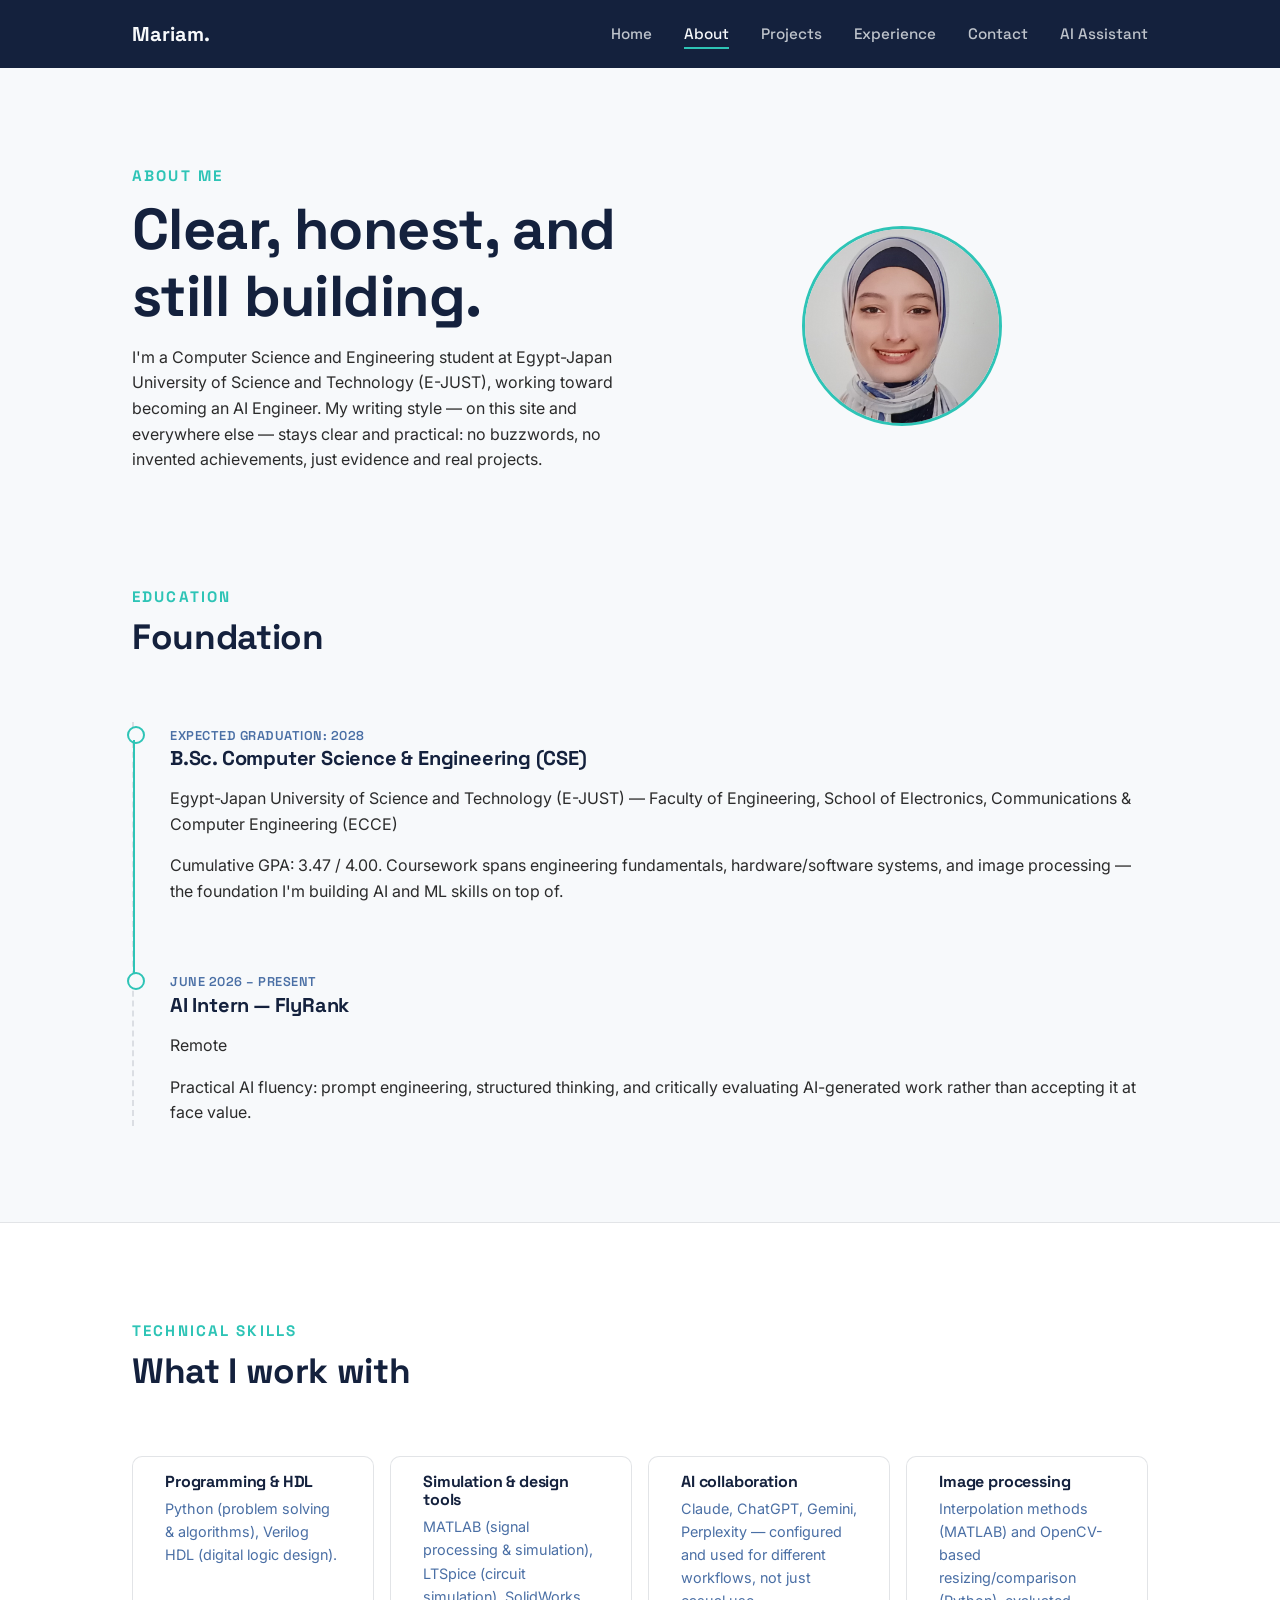
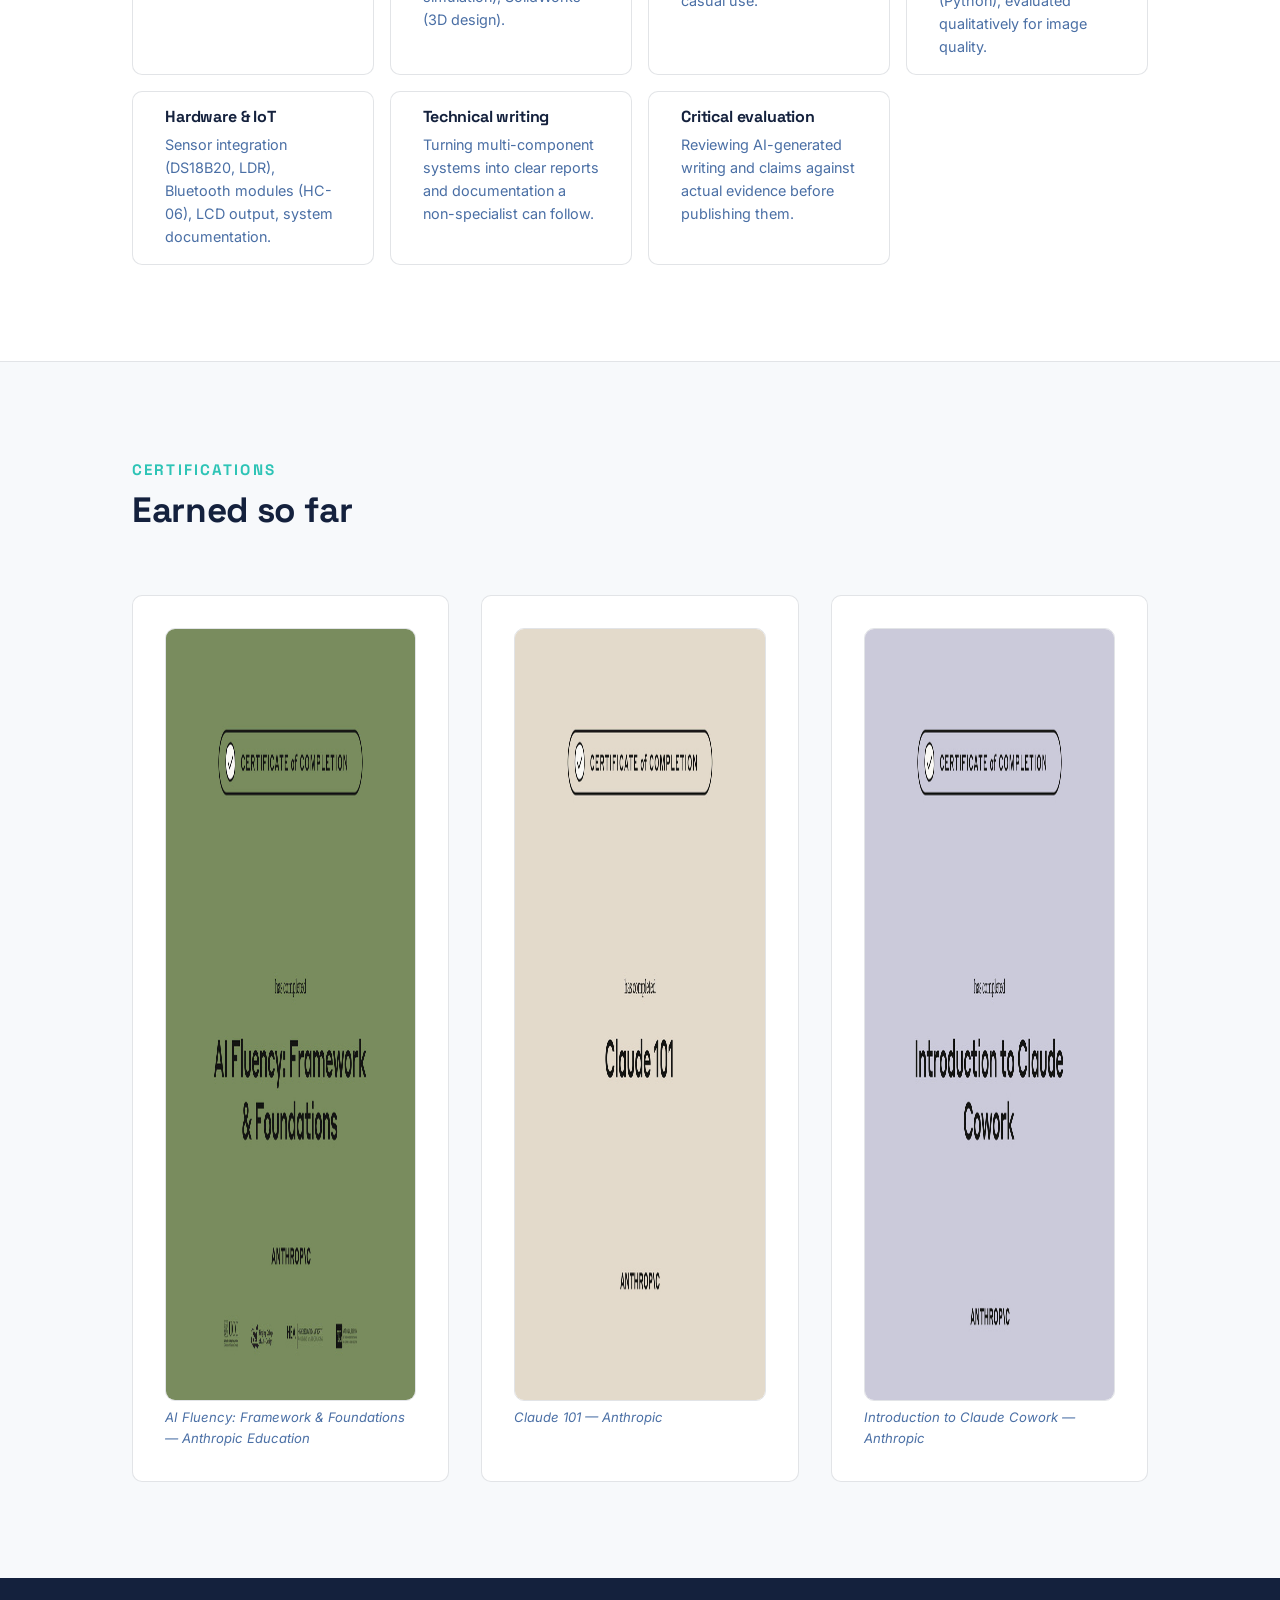
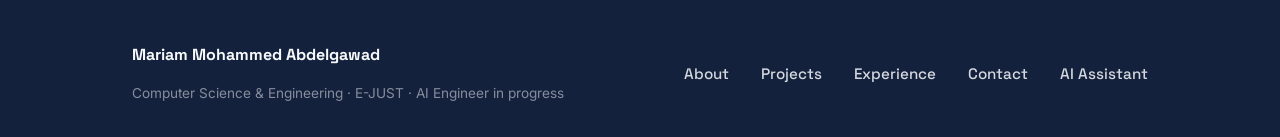
==== commit 47512d6d: "Add files via upload" ====
--- a/about.html
+++ b/about.html
@@ -6,6 +6,7 @@
   <title>About — Mariam Mohammed Abdelgawad</title>
   <meta name="description" content="Education, technical skills, and certifications for Mariam Mohammed Abdelgawad, a Computer Science and Engineering student at E-JUST." />
   <link rel="preconnect" href="https://fonts.googleapis.com">
+  <link rel="preconnect" href="https://fonts.gstatic.com" crossorigin>
   <link href="https://fonts.googleapis.com/css2?family=Space+Grotesk:wght@500;600;700&family=Inter:wght@400;500;600&display=swap" rel="stylesheet">
   <link rel="stylesheet" href="css/style.css" />
 </head>
@@ -42,7 +43,7 @@
             </p>
           </div>
           <div style="display:flex; justify-content:center;">
-            <img src="assets/profile.jpg" alt="Portrait of Mariam Mohammed Abdelgawad" class="avatar-photo" />
+            <img src="assets/profile.jpg" alt="Portrait of Mariam Mohammed Abdelgawad" class="avatar-photo" width="640" height="640" />
           </div>
         </div>
       </div>
@@ -124,19 +125,19 @@
         <div class="grid grid-3">
           <div class="card">
             <figure class="figure" style="margin:0;">
-              <img src="assets/cert-ai-fluency.jpg" alt="Certificate of completion: AI Fluency — Framework and Foundations, issued by Anthropic Education" />
+              <img src="assets/cert-ai-fluency.jpg" alt="Certificate of completion: AI Fluency — Framework and Foundations, issued by Anthropic Education" width="1000" height="773" loading="lazy" />
               <figcaption>AI Fluency: Framework &amp; Foundations — Anthropic Education</figcaption>
             </figure>
           </div>
           <div class="card">
             <figure class="figure" style="margin:0;">
-              <img src="assets/cert-claude-101.jpg" alt="Certificate of completion: Claude 101, issued by Anthropic" />
+              <img src="assets/cert-claude-101.jpg" alt="Certificate of completion: Claude 101, issued by Anthropic" width="1000" height="773" loading="lazy" />
               <figcaption>Claude 101 — Anthropic</figcaption>
             </figure>
           </div>
           <div class="card">
             <figure class="figure" style="margin:0;">
-              <img src="assets/cert-claude-cowork.jpg" alt="Certificate of completion: Introduction to Claude Cowork, issued by Anthropic" />
+              <img src="assets/cert-claude-cowork.jpg" alt="Certificate of completion: Introduction to Claude Cowork, issued by Anthropic" width="1000" height="773" loading="lazy" />
               <figcaption>Introduction to Claude Cowork — Anthropic</figcaption>
             </figure>
           </div>
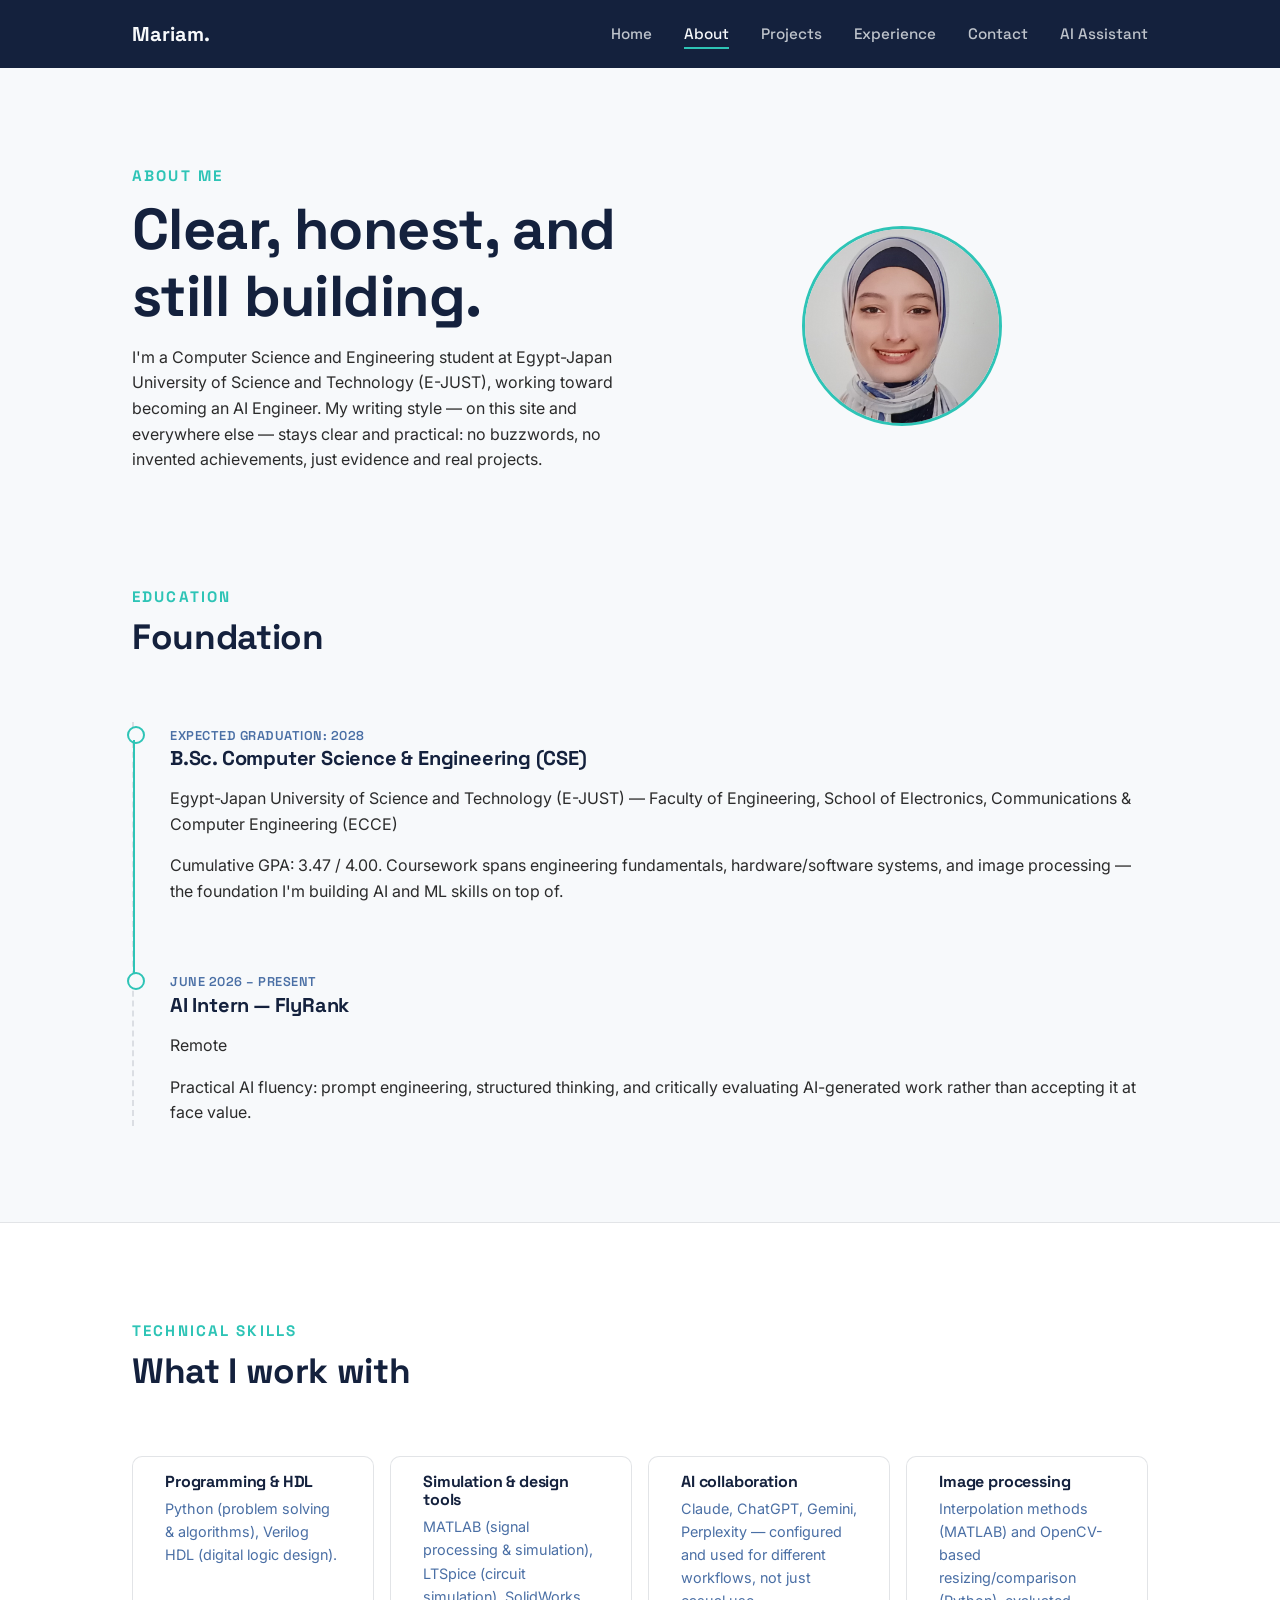
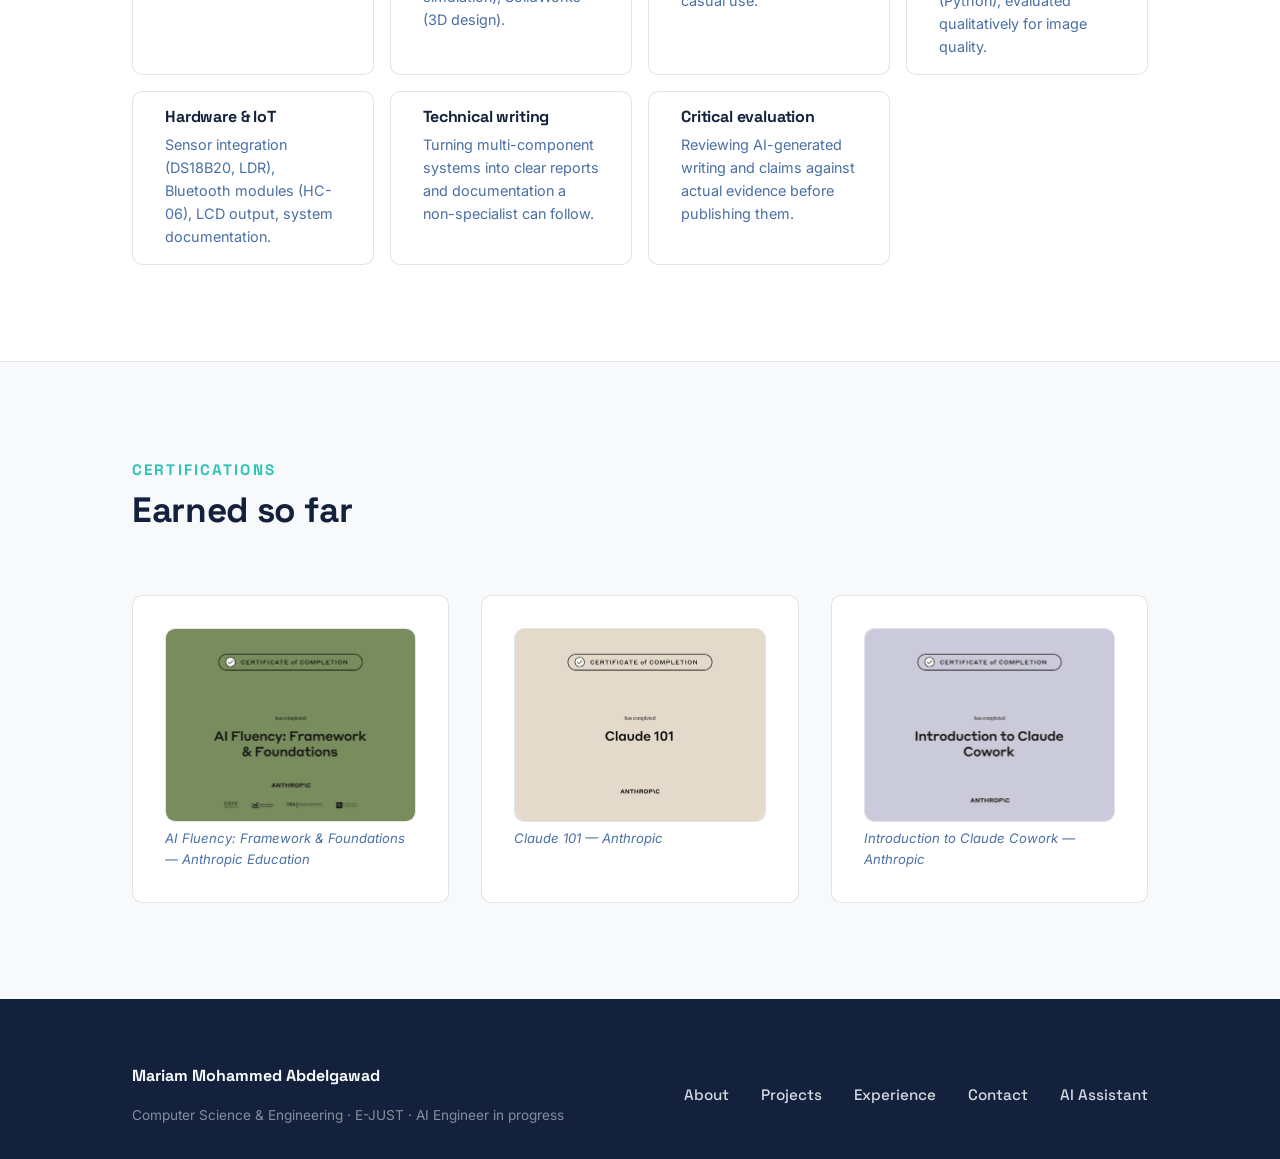
==== commit 2bacdd35: "Add files via upload" ====
--- a/about.html
+++ b/about.html
@@ -6,7 +6,6 @@
   <title>About — Mariam Mohammed Abdelgawad</title>
   <meta name="description" content="Education, technical skills, and certifications for Mariam Mohammed Abdelgawad, a Computer Science and Engineering student at E-JUST." />
   <link rel="preconnect" href="https://fonts.googleapis.com">
-  <link rel="preconnect" href="https://fonts.gstatic.com" crossorigin>
   <link href="https://fonts.googleapis.com/css2?family=Space+Grotesk:wght@500;600;700&family=Inter:wght@400;500;600&display=swap" rel="stylesheet">
   <link rel="stylesheet" href="css/style.css" />
 </head>
@@ -43,7 +42,7 @@
             </p>
           </div>
           <div style="display:flex; justify-content:center;">
-            <img src="assets/profile.jpg" alt="Portrait of Mariam Mohammed Abdelgawad" class="avatar-photo" width="640" height="640" />
+            <img src="assets/profile.jpg" alt="Portrait of Mariam Mohammed Abdelgawad" class="avatar-photo" />
           </div>
         </div>
       </div>
@@ -125,19 +124,19 @@
         <div class="grid grid-3">
           <div class="card">
             <figure class="figure" style="margin:0;">
-              <img src="assets/cert-ai-fluency.jpg" alt="Certificate of completion: AI Fluency — Framework and Foundations, issued by Anthropic Education" width="1000" height="773" loading="lazy" />
+              <img src="assets/cert-ai-fluency.jpg" alt="Certificate of completion: AI Fluency — Framework and Foundations, issued by Anthropic Education" />
               <figcaption>AI Fluency: Framework &amp; Foundations — Anthropic Education</figcaption>
             </figure>
           </div>
           <div class="card">
             <figure class="figure" style="margin:0;">
-              <img src="assets/cert-claude-101.jpg" alt="Certificate of completion: Claude 101, issued by Anthropic" width="1000" height="773" loading="lazy" />
+              <img src="assets/cert-claude-101.jpg" alt="Certificate of completion: Claude 101, issued by Anthropic" />
               <figcaption>Claude 101 — Anthropic</figcaption>
             </figure>
           </div>
           <div class="card">
             <figure class="figure" style="margin:0;">
-              <img src="assets/cert-claude-cowork.jpg" alt="Certificate of completion: Introduction to Claude Cowork, issued by Anthropic" width="1000" height="773" loading="lazy" />
+              <img src="assets/cert-claude-cowork.jpg" alt="Certificate of completion: Introduction to Claude Cowork, issued by Anthropic" />
               <figcaption>Introduction to Claude Cowork — Anthropic</figcaption>
             </figure>
           </div>
